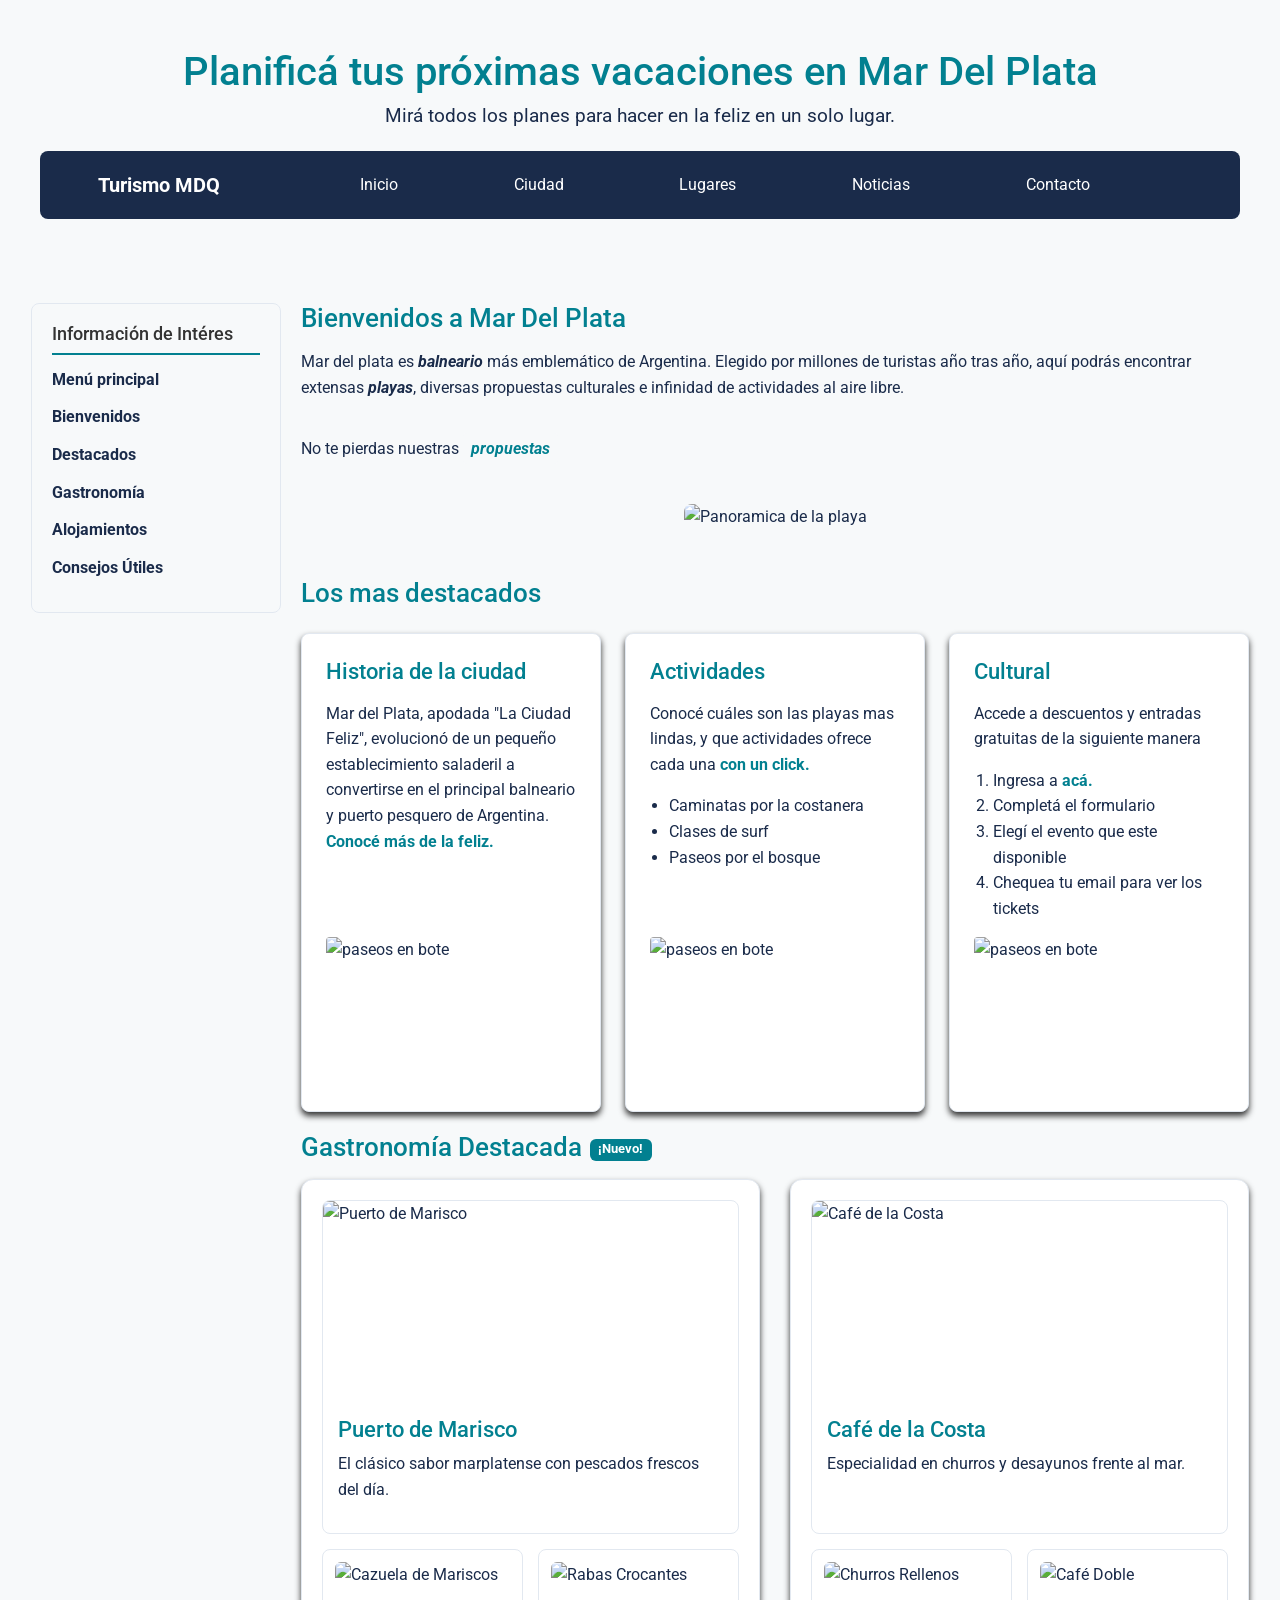
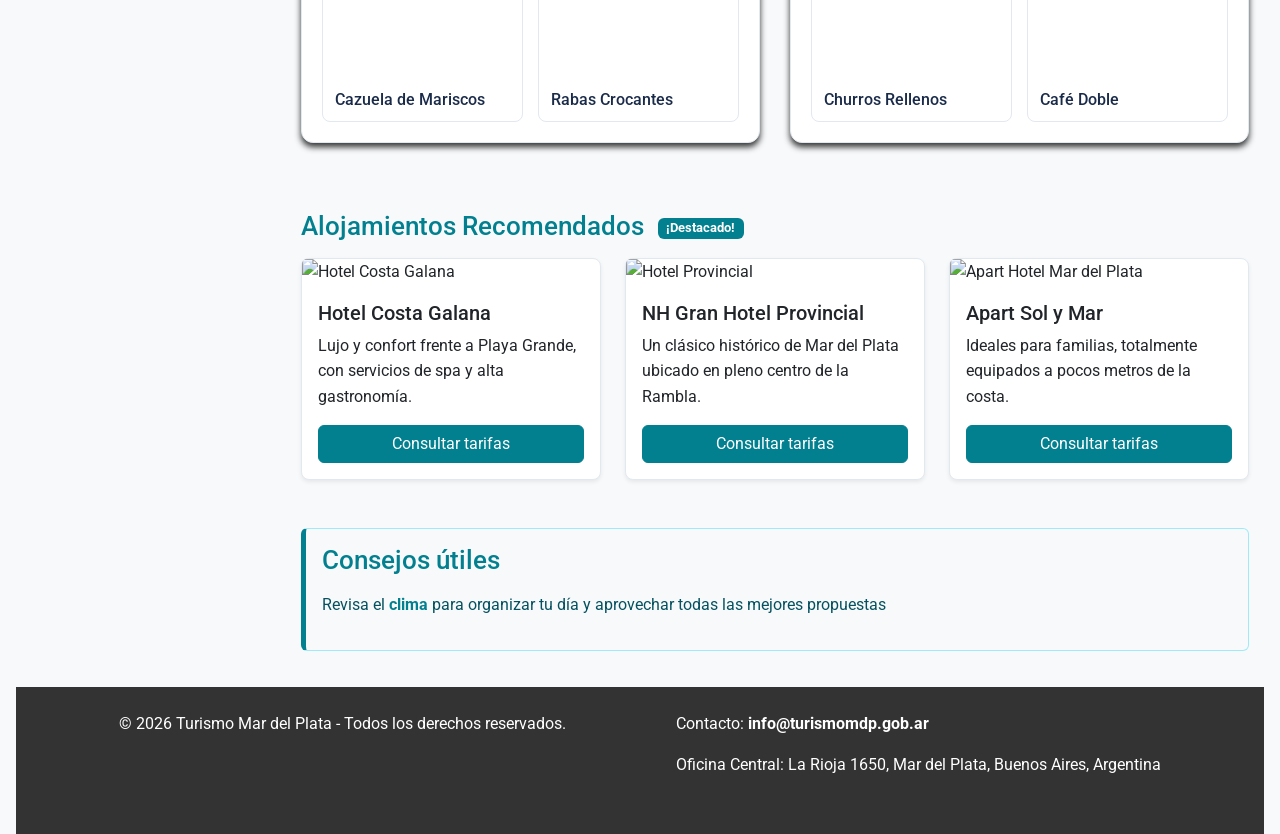
==== index.html @ 011ec871 "feat: agrego script js en index" ====
<!DOCTYPE html>
<html lang="es">
<head>
    <meta charset="UTF-8">
    <meta name="viewport" content="width=device-width">

    <title>Inicio - Turismo Mar Del Plata</title>
    
    <meta name="description" content="Página de inicio para hacer turismo en Mar Del Plata">
    
    <!-- ================= FUENTE ================= -->
    <link rel="preconnect" href="https://fonts.googleapis.com">
    <link rel="preconnect" href="https://fonts.gstatic.com" crossorigin>
    <link href="https://fonts.googleapis.com/css2?family=Roboto:wght@400;700&display=swap" rel="stylesheet">
    
    <!-- ================= LINK BOOTSTRAP ================= -->
    <link href="https://cdn.jsdelivr.net/npm/bootstrap@5.0.2/dist/css/bootstrap.min.css" rel="stylesheet" integrity="sha384-EVSTQN3/azprG1Anm3QDgpJLIm9Nao0Yz1ztcQTwFspd3yD65VohhpuuCOmLASjC" crossorigin="anonymous">
    

    <!-- ================= LINK ESTILOS ================= -->
    <link rel="stylesheet" href="css/estilos.css">
</head>
<body>
    <!-- ================= ENCABEZADO Y NAV PRINCIPAL ================= -->
<header id="encabezado" class="hero">  
        
        
<h1>Planificá tus próximas vacaciones en Mar Del Plata</h1>
<h2>Mirá todos los planes para hacer en la feliz en un solo lugar.</h2>

<!-- ================= NAV PRINCIPAL HAMBURGUESA BS================= -->
<nav class="navbar navbar-expand-md navbar-dark bg-dark" aria-label="Menú principal">
    <div class="container"> 

        <a class="navbar-brand fw-bold" href="index.html">Turismo MDQ</a>

        <button class="navbar-toggler" type="button" data-bs-toggle="collapse" data-bs-target="#navMenu">
            <span class="navbar-toggler-icon"></span>
        </button>
        <div class="collapse navbar-collapse" id="navMenu">

            <ul class="navbar-nav w-100 justify-content-evenly">

                <li class="nav-item">
                    <a class="nav-link active" href="index.html">Inicio</a>
                </li>
                <li class="nav-item">
                    <a class="nav-link active" href="ciudad.html">Ciudad</a>
                </li>
                <li class="nav-item">
                    <a class="nav-link active" href="lugares.html">Lugares</a>
                </li>
                    <li class="nav-item" class="nav-item">
                <a class="nav-link active" href="noticias.html">Noticias</a>
                </li>
                <li class="nav-item" class="nav-item">
                    <a class="nav-link active" href="contacto.html">Contacto</a>
                </li>
            </ul>
        </div>
    </div>
</nav>
</header>

<main class="layout-principal">

    <!-- ================= NAV LATERAL ================= -->


        <aside class="menu-lateral" aria-label="Menú de navegación interna">
            <h3>Información de Intéres</h3>
            <ul>
                <li><a href="#encabezado">Menú principal</a></li>
                <li><a href="#introduccion">Bienvenidos</a></li>
                <li><a href="#titulo-resumen">Destacados</a></li>
                <li><a href="#gastronomia">Gastronomía</a></li>
                <li><a href="#alojamientos">Alojamientos</a></li>
                <li><a href="#consejos">Consejos Útiles</a></li>
            </ul>
        </aside>

     <!-- ================= CONTENIDO INTRO ================= -->   

    <div class="contenido-principal">
        <section id="introduccion">
            <h2>Bienvenidos a Mar Del Plata</h2>
           
            <p>Mar del plata es <strong>balneario</strong> más emblemático de Argentina. Elegido por millones de turistas año tras año, aquí podrás encontrar extensas <strong>playas</strong>, diversas propuestas culturales e infinidad de actividades al aire libre.</p>
            
           

            <p>No te pierdas nuestras  <a href="#titulo-resumen"  class="enlace-salto"><em>propuestas</em></a></p>
            <div class="banner">
                <img src="https://picsum.photos/id/12/1400/400" alt="Panoramica de la playa">
            </div>
        </section>

        <!-- ============================== TARJETAS CON HISTORIA ACTIVIDADES CULTURA  =============================== -->


        
        <section >
            <h2 id="titulo-resumen" >Los mas destacados</h2>
         <!-- =========================== TARJETAS HISTORIA  ============================ -->
            <div id="resumen">
                <article>
                    <h3>Historia de la ciudad</h3>
                    <p>Mar del Plata, apodada "La Ciudad Feliz", evolucionó de un pequeño
                        establecimiento saladeril a convertirse en el principal balneario y
                        puerto pesquero de Argentina.<br><a href="ciudad.html">Conocé más de la feliz.</a></p>
                    
                        
                        <img src="https://picsum.photos/id/120/1400/500" alt="paseos en bote">
                </article>

                
            <!-- ========================== TARJETA ACTIVIDADES  ======================== -->
                <article>
                    <h3>Actividades</h3>
                    <p>Conocé cuáles son las playas mas lindas, y que actividades ofrece cada una <a href="lugares.html">con un click.</a> </p>
                    <ul>
                        <li>Caminatas por la costanera</li>
                        <li>Clases de surf</li>
                        <li>Paseos por el bosque</li>
                    </ul>
                    <img src="https://picsum.photos/id/121/1400/500" alt="paseos en bote">
                </article>

                <!-- ========================= TARJETAS CULKTURA  ========================= -->

                <article>
                    <h3>Cultural</h3>
                    
                    <p>Accede a descuentos y entradas gratuitas de la siguiente manera</p> 
                    <ol>
                        <li>Ingresa a <a href="contacto.html">acá.</a></li>
                        <li>Completá el formulario</li> <!--No existe-->
                        <li>Elegí el evento que este disponible</li>
                        <li>Chequea tu email para ver los tickets</li>
                    </ol>
                    <img src="https://picsum.photos/id/122/1400/500" alt="paseos en bote">
                </article>
            </div>
        </section>

         <!-- ==========================================  GASTRONOMIA ================================================== -->
        <section id="gastronomia" class="seccion-gastronomia">

                                        <!--==========  BADGE BOOTSTRAP EN EL TITULO ======== -->
            <h2>Gastronomía Destacada<span class="badge bg-primary">¡Nuevo!</span></h2>
            
            <div class="contenedor-bloques">
                
                <!-- ========================= BLOQUE 1 GRANDE DEL LOCAL ======================== -->
                <div class="bloque-local">
                    
                    <article class="item-principal">
                        <img src="https://picsum.photos/id/130/1400/500" alt="Puerto de Marisco">
                        <div class="info-principal">
                            <h3>Puerto de Marisco</h3>
                            <p>El clásico sabor marplatense con pescados frescos del día.</p>
                        </div>
                    </article>
        
                <!-- ============ BLOQUE CHICOS DE COMIDAS  ============ -->

                    <div class="platos-inferiores">
                        <article class="item-chico">
                            <img src="https://picsum.photos/id/129/1400/500" alt="Cazuela de Mariscos">
                            <h4>Cazuela de Mariscos</h4>
                        </article>

                        <article class="item-chico">
                            <img src="https://picsum.photos/id/128/1400/500" alt="Rabas Crocantes">
                            <h4>Rabas Crocantes</h4>
                        </article>
                    </div>
                </div>
        
                <!-- ============================ BLOQUE 2 GRANDE DEL LOCAL  ============================ -->

                <div class="bloque-local">
                    
                    <article class="item-principal">
                        <img src="https://picsum.photos/id/127/1400/500" alt="Café de la Costa">
                        <div class="info-principal">
                            <h3>Café de la Costa</h3>
                            <p>Especialidad en churros y desayunos frente al mar.</p>
                        </div>
                    </article>
        
                    <!-- ================= BLOQUE CHICOS DE COMIDAS  ================= -->

                    <div class="platos-inferiores">
                        <article class="item-chico">
                            <img src="https://picsum.photos/id/126/1400/500" alt="Churros Rellenos">
                            <h4>Churros Rellenos</h4>
                        </article>
                        <article class="item-chico">
                            <img src="https://picsum.photos/id/125/1400/500" alt="Café Doble">
                            <h4>Café Doble</h4>
                        </article>
                    </div>
                </div>
        
            </div>
        </section>

        <!-- ================= ALOJAMIENTOS BOOTSTRAP ================= -->
        
<section id="alojamientos" class="my-5">
    <h2>Alojamientos Recomendados <span class="badge bg-primary">¡Destacado!</span></h2>
    
    <div class="container px-0">
        <div class="row g-4"> <!-- g-4 pone el espacio (gutter) obligatorio de Bootstrap -->
            
            <!-- ================= HOTEL 1 ================= -->
            <div class="col-12 col-md-4">
                <div class="card h-100 shadow-sm">
                    <img src="https://picsum.photos/id/237/600/400" class="card-img-top" alt="Hotel Costa Galana">
                    <div class="card-body d-flex flex-column justify-content-between">
                        <div>
                            <h5 class="card-title">Hotel Costa Galana</h5>
                            <p class="card-text">Lujo y confort frente a Playa Grande, con servicios de spa y alta gastronomía.</p>
                        </div>
                        <a href="contacto.html" class="btn btn-primary mt-3">Consultar tarifas</a>
                    </div>
                </div>
            </div>

            <!-- ================= HOTEL 2 ================= -->
            <div class="col-12 col-md-4">
                <div class="card h-100 shadow-sm">
                    <img src="https://picsum.photos/id/28/600/400" class="card-img-top" alt="Hotel Provincial">
                    <div class="card-body d-flex flex-column justify-content-between">
                        <div>
                            <h5 class="card-title">NH Gran Hotel Provincial</h5>
                            <p class="card-text">Un clásico histórico de Mar del Plata ubicado en pleno centro de la Rambla.</p>
                        </div>
                        <a href="contacto.html" class="btn btn-primary mt-3">Consultar tarifas</a>
                    </div>
                </div>
            </div>

            <!-- ================= HOTEL 3 ================= -->
            <div class="col-12 col-md-4">
                <div class="card h-100 shadow-sm">
                    <img src="https://picsum.photos/id/29/600/400" class="card-img-top" alt="Apart Hotel Mar del Plata">
                    <div class="card-body d-flex flex-column justify-content-between">
                        <div>
                            <h5 class="card-title">Apart Sol y Mar</h5>
                            <p class="card-text">Ideales para familias, totalmente equipados a pocos metros de la costa.</p>
                        </div>
                        <a href="contacto.html" class="btn btn-primary mt-3">Consultar tarifas</a>
                    </div>
                </div>
            </div>

        </div>
    </div>
</section>
        <!-- ================= BOOTSTRAPS PARA ALERTA  ================= --> 
        <!-- ================= CONTENIDO ASIDE PARA CLIMA  ================= -->
        <aside id="consejos" class="alert alert-info" role="alert">
            <h2>Consejos útiles</h2>
            <p>Revisa el <a href="https://www.meteored.com.ar/tiempo-en_Mar+del+Plata-America+Sur-Argentina-Provincia+de+Buenos+Aires-SAZM-1-16931.html" target="_blank" rel="noopener noreferrer">clima</a> para organizar tu día y aprovechar todas las mejores propuestas</p>
        </aside>
    </div>
</main>

        <!-- ================= FOOTER  ================= -->

<footer id="PieDePagina">
    <p>&copy; 2026 Turismo Mar del Plata - Todos los derechos reservados.</p>
    <address>
        <p>Contacto: <a href="mailto:info@turismomdp.gob.ar">info@turismomdp.gob.ar</a></p>
        <p>Oficina Central: La Rioja 1650, Mar del Plata, Buenos Aires, Argentina</p>
    </address>

</footer>
<!-- ================= SCRIPT BS ================= -->
<script src="https://cdn.jsdelivr.net/npm/bootstrap@5.0.2/dist/js/bootstrap.bundle.min.js" integrity="sha384-MrcW6ZMFYlzcLA8Nl+NtUVF0sA7MsXsP1UyJoMp4YLEuNSfAP+JcXn/tWtIaxVXM" crossorigin="anonymous"></script>
<!-- ================= SCRIPT JS ================= -->
<script src="js/main.js"></script>
</body>

</html>
---- css/estilos.css ----
/*Estlos index.html ------>JORGE*/
:root {

    /*VARIABLE PARA FUENTE*/
    --fuente:"Roboto";

    /*VARIABLES IDENTIDAD VISUAL*/
    --color-primario: #028090;
    --color-secundario:#1A2B4A;

    /*VARIABLE PARA FONDOS*/
    --color-fondo:#F7F9FA;
    --color-footer:#333333;

    /*VARIABLE PARA TEXTOS*/
    --color-text-footer-nav:#ffffff;

    /*VARIABLE PARA BORDES*/
    --color-borde: #cbd5e1;
    --color-borde-suave: #e2e8f0;
     
   }
/*Estilos generales*/
* {
    box-sizing: border-box;
    margin: 0;
    padding: 0;
   }
body {

    font-family:var(--fuente), sans-serif !important;
    color: var(--color-secundario);
    background-color:var(--color-fondo);
    font-size: 16px;
    line-height: 1.6;
    max-width: 1300px;
    margin: 0 auto;
    padding: 0 1rem;
    
}
strong {
    font-style: italic;
}
/*Espaciado para parrafos*/
p {
    margin-bottom: 1rem;
  }
  /*jerarquia de titulos*/
h1 {
    color:var(--color-primario);
    font-size: 2.5rem;
}
h2 {
    color:var(--color-primario);
    font-size: 1.6rem;
    margin-bottom: 1rem;
}
h3 {
    color:var(--color-primario);
    font-size: 1.4rem;
}
/*header y barra de navegacion*/
header {
    background-color: var(--color-fondo);
    padding:2rem 1rem;
    text-align: center;
    margin-bottom: 1rem;
}

/* Hero: seccion principal destacada al tope de la pagina */
.hero {
    padding: 3rem 1.5rem;
}

.hero h1 {
    margin-bottom: 0.5rem;
}

.hero h2 {
    color: var(--color-secundario);
    font-weight: normal;
    font-size: 1.2rem;
    max-width: 700px;
    margin: 0 auto 1rem auto;
}

/*menu hamburguesa con bootstrap*/

.navbar{
    
    justify-content: center ; 
    align-items: center;
    background-color: var(--color-secundario) !important; 
    padding: 0.8rem 1.5rem;
    border-radius: 8px;           
    margin-top: 1.5rem;
    margin-bottom: 1rem;
}

/*ex menu con flexbox (para el index.html) queda en el resto*/

nav{
    display: flex;
    justify-content: space-evenly; 
    align-items: center;
    background-color: var(--color-secundario); 
    padding: 0.8rem 1.5rem;
    border-radius: 8px;           
    margin-top: 1.5rem;
    margin-bottom: 1rem;
}
nav a {
    text-decoration: none;
    color:var(--color-fondo);
    font-weight: bold;
    padding: 0.5rem 1rem;
    border-radius: 4px;
    transition: background-color 0.3s;
}
nav a:hover {
    background-color: var(--color-primario);
    color: var(--color-text-footer-nav);
    text-decoration: none;
}
/*Enlaces generales */
a {
    text-decoration: none;
    color: var(--color-primario);
    font-weight: bold;
    transition: background-color 0.3s, color 0.3s;
}

a:hover {
    background-color: var(--color-secundario);
    color: var(--color-text-footer-nav);
    text-decoration: none;
    border-radius: 4px;
}
/* Sobrescribo el botón de Bootstrap */

.btn-primary {
    background-color: var(--color-primario);
    border-color: var(--color-primario);
}
.btn-primary:hover {
    background-color: var(--color-secundario);
    border-color: var(--color-secundario);
}

.card {
    border: 1px solid var(--color-borde-suave);
    border-radius: 8px;
    box-shadow: 0 4px 6px var(--color-footer); 
}

/*En lace de salto a propuestas*/

.enlace-salto {
    display: inline-block;
    background-color:var(--color-fondo);
    color: var(--color-primario);
    padding: 0.2rem 0.5rem;
    border-radius: 4px;
    margin-top: 1rem;
  }

/*imagen de portada*/

.banner {
    display: flex;
    justify-content: center;
    align-items: center;
    width: 100%;
    max-height: 300px;      
    overflow: hidden;         /* Recorta lo que sobresale de la altura máxima */
    border-radius: 8px;    
    margin-top: 1.5rem;
    margin-bottom: 2rem;
    
}

/*footer y pie de pagina*/

footer {
    background-color: var(--color-footer); 
    color: var(--color-text-footer-nav);            
    padding: 1.5rem;
}
#PieDePagina a {
    color: var(--color-text-footer-nav);
}

/* flexbox para los articulos (el padre) */

#resumen {
    display: flex;
    flex-direction: row;     
    flex-wrap: wrap;        
    justify-content: center; 
    align-items: stretch;   /* Hace que todos los articles tengan el mismo alto */
    gap: 1.5rem;            
    margin-top: 1.5rem;
  }
 

/* flexbox para los articulos (hijos) */

#resumen article {
    flex: 1 1 300px;        /* Crecen en proporciones iguales, mínimo 300px de ancho */
    background-color: var(--color-text-footer-nav);
    padding: 1.5rem;
    border-radius: 8px;
    border: 1px solid var(--color-borde-suave);
    display: flex;
    flex-direction: column;
    justify-content: space-between;
    box-shadow: 0 4px 6px var(--color-footer);
  }


#resumen article ul,
#resumen article ol {
    padding-left: 1.2rem;
    margin-bottom: 1rem;
  }

#resumen article h3 {
    margin-bottom: 1rem; 
  }

  /* imagen de article */

#resumen article img {
    max-width: 100%;
    height: 150px;
    border-radius: 4px;
    margin-top: auto;
  }
 
/*contenido aside soobreescribiendo bootstrap*/

#consejos {
    background-color:var(--color-fondo);            
    border-left: 5px solid var(--color-primario); 
                 
  }

  .badge.bg-primary {
    background-color: var(--color-primario) !important;
    font-size: 0.8rem;
}
.badge {
    vertical-align: middle;
    margin-left: 8px;
    font-size: 0.75rem;
}

  /*grid contenido principal */
   
.layout-principal {
    display: grid;
    /* Columna 1 para el menú (220px), Columna 2 para todo el resto (1fr) */
    grid-template-columns: minmax(150px, 250px) 1fr; 
    gap: 20px;
    max-width: 1300px;
    margin: 20px auto;
    padding: 0 15px;
}

/* Estilos del Menú Lateral */
.menu-lateral {
    background-color: var(--color-fondo);
    padding: 20px;
    border-radius: 8px;
    border: 1px solid var(--color-borde-suave);
    align-self: start; /* Para que no se estire raro hacia abajo */
    position: sticky;
    top: 20px; /* Queda fijo arriba al hacer scroll */
}

.menu-lateral h3 {
    margin-top: 0;
    font-size: 1.1rem;
    color: var(--color-footer);
    border-bottom: 2px solid var(--color-primario);
    padding-bottom: 8px;
    margin-bottom: 12px;
}

.menu-lateral ul {
    list-style: none;
    padding: 0;
    margin: 0;
}

.menu-lateral li {
    margin-top: 2px;
    margin-bottom: 12px;
}

.menu-lateral a {
    text-decoration: none;
    color: var(--color-secundario);
    font-weight: bold;
    display: block;
    transition: color 0.2s;
}
.menu-lateral a:hover {
    background-color: var(--color-primario);
    color: var(--color-text-footer-nav);
}


/*==================== grid y estilos gastronomia ==========================*/


.seccion-gastronomia {
    padding: 20px 0;
}

/* Contenedor general que pone los dos bloques uno al lado del otro */
.contenedor-bloques {
    display: grid;
    grid-template-columns: repeat(2, 1fr); /* 2 columnas principales */
    gap: 30px; /* Espacio bien separado entre el bloque 1 y el bloque 2 */
}

/* Estilo de cada bloque contenedor individual */

.bloque-local {
    display: flex;
    flex-direction: column;
    gap: 15px; /* Espacio entre la tarjeta grande de arriba y los platos de abajo */
    background: var(--color-text-footer-nav);
    border: 1px solid var(--color-borde-suave);
    border-radius: 12px;
    padding: 20px;
    box-shadow: 0 4px 6px var(--color-footer);
    justify-content: space-between;
}

/* Tarjeta principal (arriba de cada bloque) */
.item-principal {
    flex: 1;
    background: var(--color-text-footer-nav);
    border: 1px solid var(--color-borde-suave);
    border-radius: 8px;
    overflow: hidden;
    display: flex;
    flex-direction: column;
    
    
}

.item-principal img {
    width: 100%;
    height: 200px;
    object-fit: cover;
}

.info-principal {
    padding: 15px;
}

/* Contenedor horizontal para las dos fotos chicas de abajo */
.platos-inferiores {
    display: flex;
    gap: 15px; /* Espacio entre el plato izquierdo y el derecho */
}

/* Tarjetas chicas individuales */
.item-chico {
    flex: 1; /* Hace que ambas tarjetas chicas compartan exactamente el 50% del ancho */
    background: var(--color-text-footer-nav);
    border: 1px solid var(--color-borde-suave);
    border-radius: 8px;
    padding: 12px;
    display: flex;
    flex-direction: column;
}

.item-chico img {
    width: 100%;
    height: 120px;
    object-fit: cover;
    border-radius: 6px;
    margin-bottom: 8px;
}

.item-chico h4 {
    font-size: 1rem;
    margin: 0;
}


/* ===================================== */
/* ===== Estilos noticias.html - Ema ===== */
/* ===================================== */

#introduccion {
    max-width: 1200px;
    margin: 0 auto 3rem auto;
}

#introduccion img {
    max-width: 100%;
    height: auto;
    border-radius: 8px;
    margin-top: 1rem;
    display: block;
}

#listado {
    max-width: 1000px;
    margin: 0 auto 3rem auto;
}

#listado .card-img-top {
    height: 200px;
    object-fit: cover;
}

/* anula el margin-left global de .badge */
#listado .badge {
    margin-left: 0;
}

#listado .card-text {
    font-size: 1.05rem;
}

/* alert de Bootstrap con la paleta del sitio */
#suscripcion {
    max-width: 800px;
    margin: 0 auto 3rem auto;
    background-color: var(--color-fondo);
    border-left: 5px solid var(--color-primario);
}

#suscripcion h2 {
    margin-bottom: 0.5rem;
}


/* ===================================== */
/* ===== Estilos contacto.html - Santy ===== */
/* ===================================== */


/* Contenedor del Formulario */
.formulario-container {
    max-width: 600px;
    background-color: var(--color-fondo);
    padding: 30px;
    border-radius: 8px;
    box-shadow: 0 4px 6px var(--color-footer);
    color: var(--color-secundario);
}

/* Grupos de inputs (apilados) */
.form-group {
    margin-bottom: 20px;
}

/* Etiquetas (Labels) en la parte superior */
.form-group label {
    display: block;
    margin-bottom: 8px;
    font-size: 14px;
    color: var(--color-secundario);
}

/* Estilos compartidos para las cajas de Texto y Email donde el usuario escribe*/
input[type="text"],
input[type="email"],
textarea {
    font-size: 15px;
    background-color: var(--color-text-footer-nav);
    border: 1px solid var(--color-borde-suave);
    border-radius: 4px;
    padding: 10px;
    width: 100%;
    box-sizing: border-box; /* evita que se desborde el ancho (padding)*/
    transition: border-color 0.2s ease-in-out;
}

/*Estilos EXCLUSIVOS para el textarea*/

textarea {
    resize: vertical; /* permite estirar la caja solo hacia abajo */
    min-height: 100px;
}



/* 1. Contenedor principal del footer (Aplico el Flexbox) */
footer {
    background-color: var(--color-footer); 
    color: var(--color-text-footer-nav);            
    padding: 1.5rem;
    /* Reglas flexbox: */
    display: flex; 
    flex-wrap: wrap; /* Permite que los elementos se muevan a la siguiente línea si no caben */
    justify-content: space-evenly; /* Reparte el espacio uniforme entre los 3 bloques*/
    gap: 2rem; /* Espacio entre los elementos del footer */
}

/* 2. Limpieza de listas dentro del footer, quita las viñetas y el padding*/
footer ul {
    list-style: none; 
    padding: 0;
}

/* 3. Enlaces en reposo y al pasar el mouse */
footer a {
    color: var(--color-text-footer-nav);
    text-decoration: none;

}
footer a:hover {
    text-decoration: underline;
}
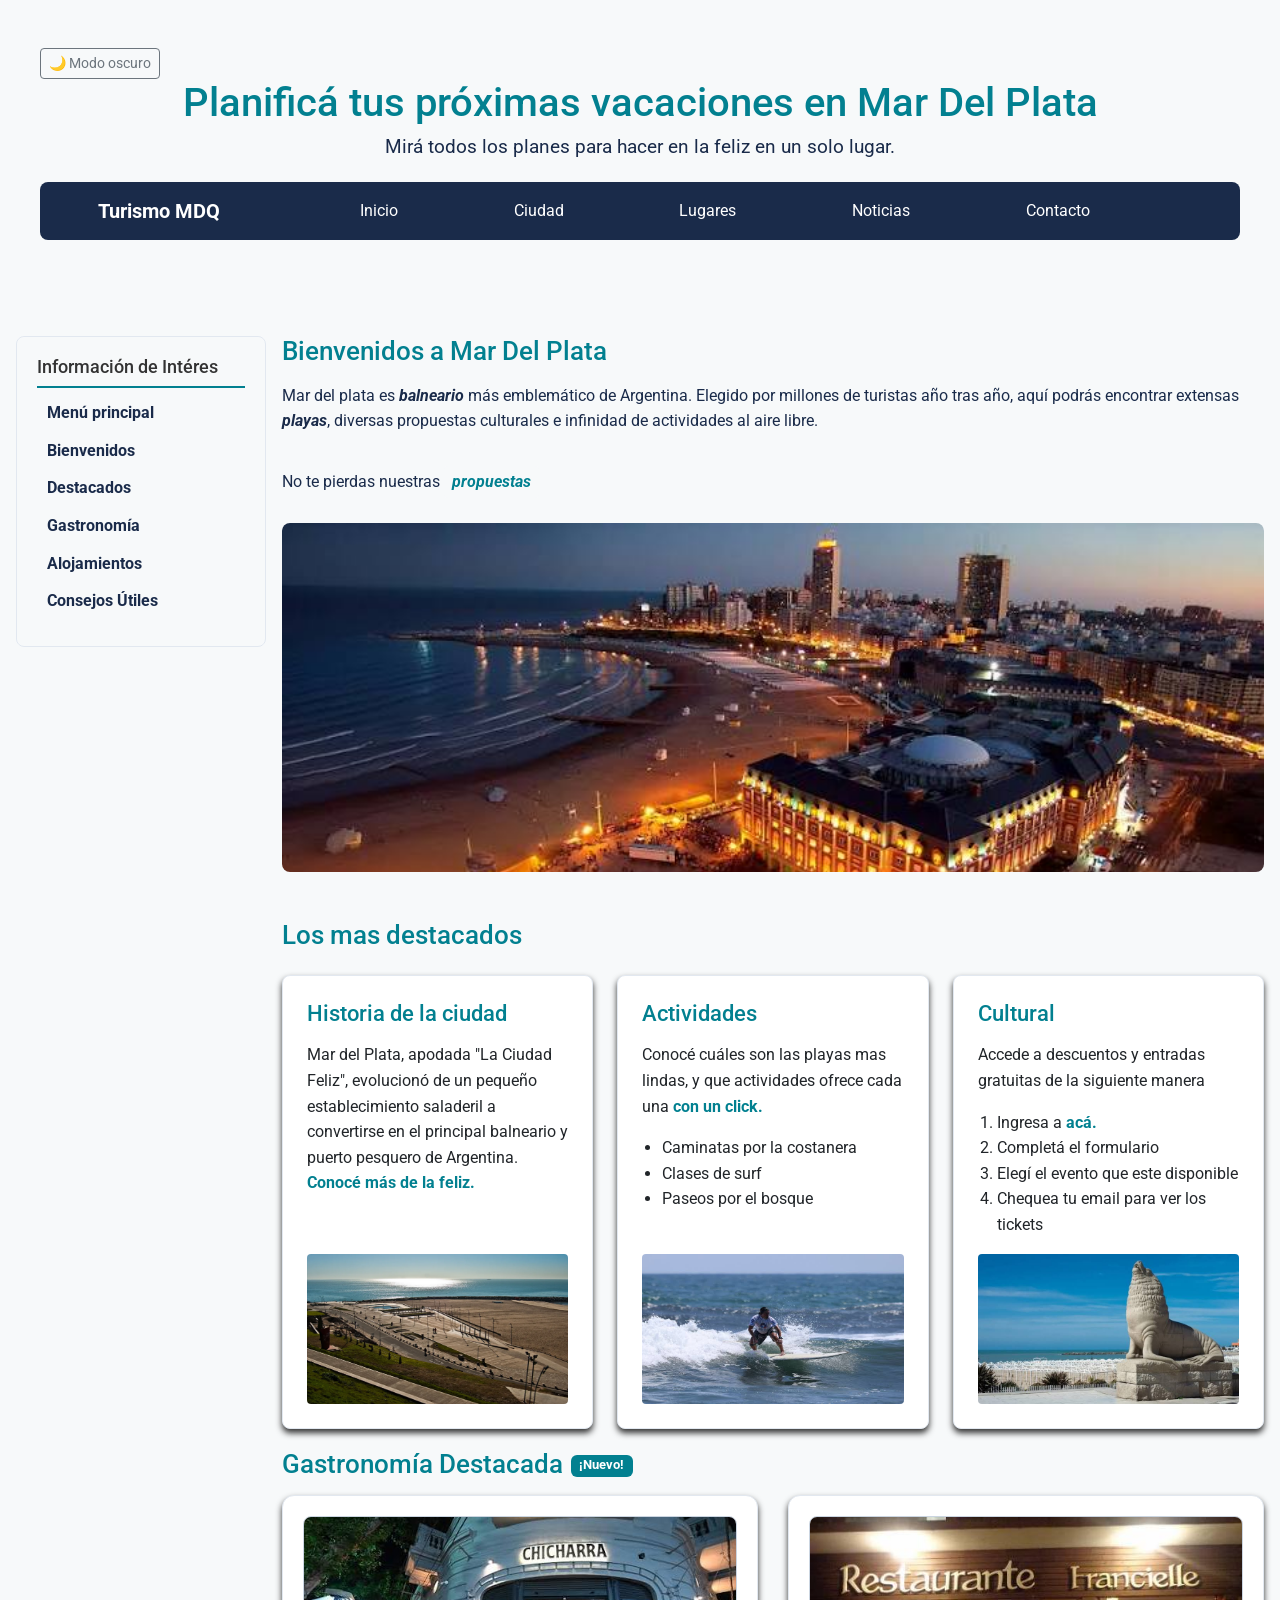
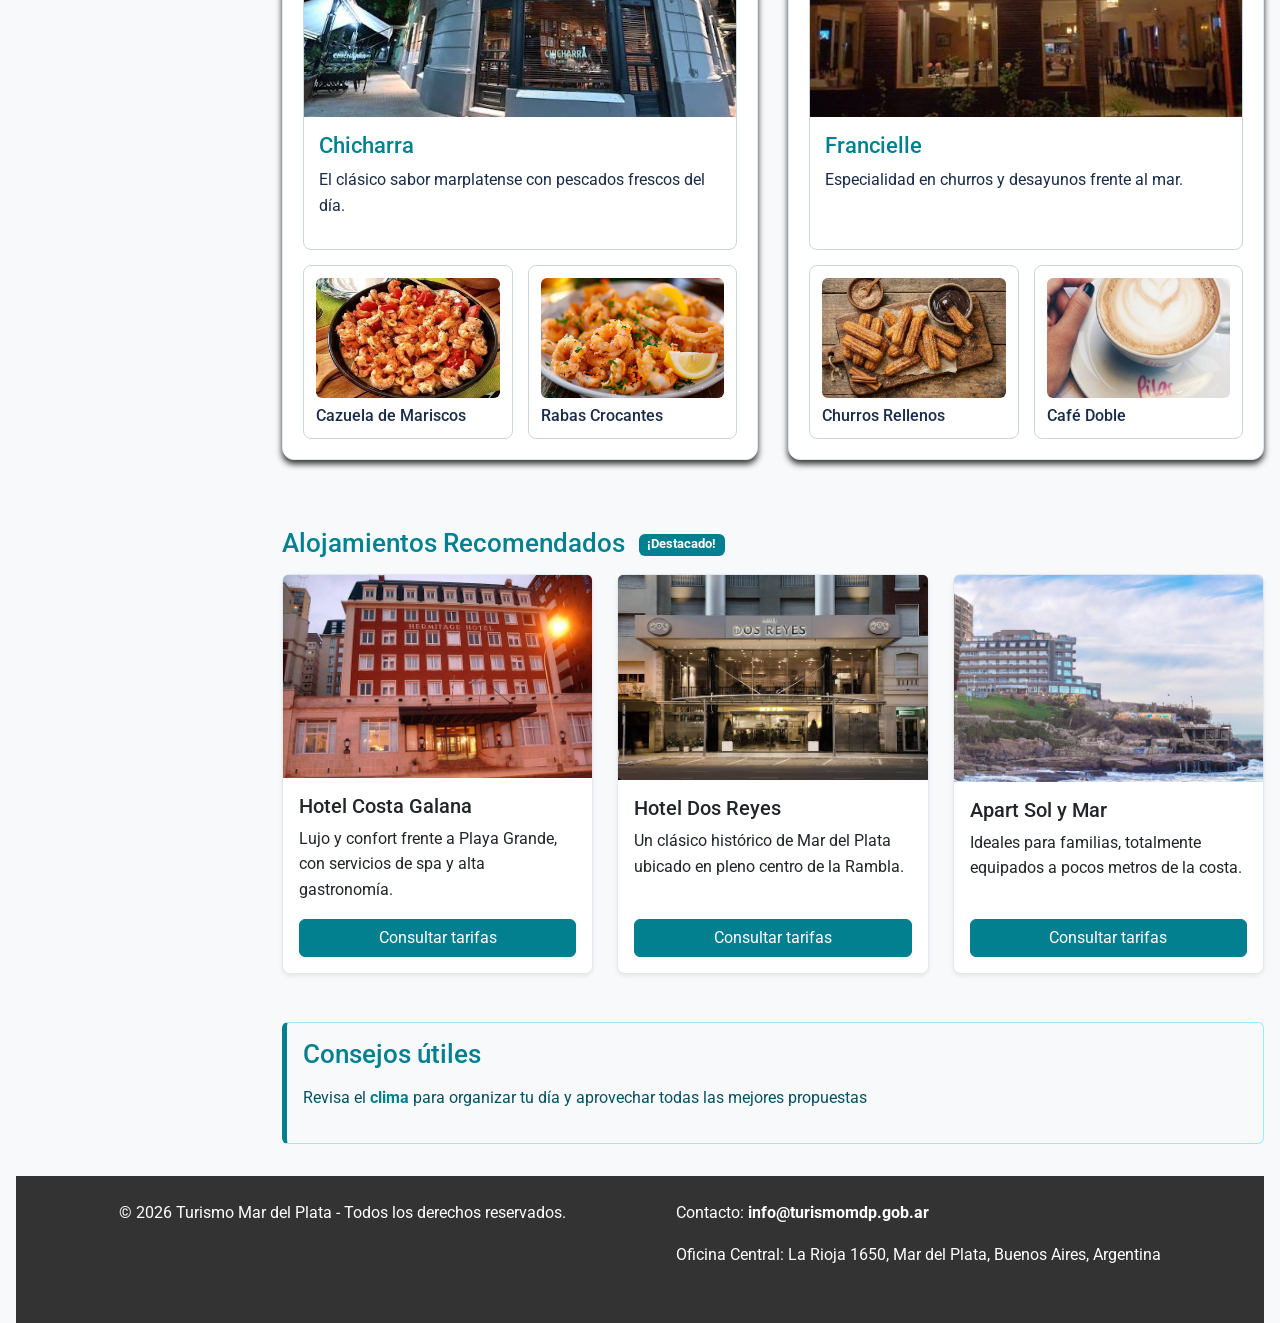
==== commit d741bf10: "fix: Arreglo grid index para pantallas chicas" ====
--- a/index.html
+++ b/index.html
@@ -20,64 +20,68 @@
     <!-- ================= LINK ESTILOS ================= -->
     <link rel="stylesheet" href="css/estilos.css">
 </head>
-<body>
+<body class="layout">
+   
     <!-- ================= ENCABEZADO Y NAV PRINCIPAL ================= -->
-<header id="encabezado" class="hero">  
-        
-        
-<h1>Planificá tus próximas vacaciones en Mar Del Plata</h1>
-<h2>Mirá todos los planes para hacer en la feliz en un solo lugar.</h2>
-
-<!-- ================= NAV PRINCIPAL HAMBURGUESA BS================= -->
-<nav class="navbar navbar-expand-md navbar-dark bg-dark" aria-label="Menú principal">
-    <div class="container"> 
-
-        <a class="navbar-brand fw-bold" href="index.html">Turismo MDQ</a>
-
-        <button class="navbar-toggler" type="button" data-bs-toggle="collapse" data-bs-target="#navMenu">
-            <span class="navbar-toggler-icon"></span>
-        </button>
-        <div class="collapse navbar-collapse" id="navMenu">
-
-            <ul class="navbar-nav w-100 justify-content-evenly">
-
-                <li class="nav-item">
-                    <a class="nav-link active" href="index.html">Inicio</a>
-                </li>
-                <li class="nav-item">
-                    <a class="nav-link active" href="ciudad.html">Ciudad</a>
-                </li>
-                <li class="nav-item">
-                    <a class="nav-link active" href="lugares.html">Lugares</a>
-                </li>
+<header id="encabezado" class="hero">         
+<!--=============MODO OSCURO JS ============--> 
+    <button id="btn-modo" class="btn btn-outline-secondary btn-sm">
+        🌙 Modo oscuro
+    </button>
+    <h1>Planificá tus próximas vacaciones en Mar Del Plata</h1>
+    <h2>Mirá todos los planes para hacer en la feliz en un solo lugar.</h2>
+
+    <!-- ================= NAV PRINCIPAL HAMBURGUESA BS================= -->
+    <nav class="navbar navbar-expand-md navbar-dark bg-dark" aria-label="Menú principal">
+        <div class="container"> 
+
+            <a class="navbar-brand fw-bold" href="index.html">Turismo MDQ</a>
+
+            <button class="navbar-toggler" type="button" data-bs-toggle="collapse" data-bs-target="#navMenu">
+                <span class="navbar-toggler-icon"></span>
+            </button>
+            <div class="collapse navbar-collapse" id="navMenu">
+
+                <ul class="navbar-nav w-100 justify-content-evenly">
+
+                    <li class="nav-item">
+                        <a class="nav-link active" href="index.html">Inicio</a>
+                    </li>
+                    <li class="nav-item">
+                        <a class="nav-link active" href="ciudad.html">Ciudad</a>
+                    </li>
+                    <li class="nav-item">
+                        <a class="nav-link active" href="lugares.html">Lugares</a>
+                    </li>
+                        <li class="nav-item" class="nav-item">
+                    <a class="nav-link active" href="noticias.html">Noticias</a>
+                    </li>
                     <li class="nav-item" class="nav-item">
-                <a class="nav-link active" href="noticias.html">Noticias</a>
-                </li>
-                <li class="nav-item" class="nav-item">
-                    <a class="nav-link active" href="contacto.html">Contacto</a>
-                </li>
-            </ul>
+                        <a class="nav-link active" href="contacto.html">Contacto</a>
+                    </li>
+                </ul>
+            </div>
         </div>
-    </div>
-</nav>
+    </nav>
+
 </header>
-
-<main class="layout-principal">
-
-    <!-- ================= NAV LATERAL ================= -->
-
-
-        <aside class="menu-lateral" aria-label="Menú de navegación interna">
-            <h3>Información de Intéres</h3>
-            <ul>
-                <li><a href="#encabezado">Menú principal</a></li>
-                <li><a href="#introduccion">Bienvenidos</a></li>
-                <li><a href="#titulo-resumen">Destacados</a></li>
-                <li><a href="#gastronomia">Gastronomía</a></li>
-                <li><a href="#alojamientos">Alojamientos</a></li>
-                <li><a href="#consejos">Consejos Útiles</a></li>
-            </ul>
-        </aside>
+  <!-- ================= NAV LATERAL ================= -->
+
+
+  <aside class="menu-lateral" aria-label="Menú de navegación interna">
+    <h3>Información de Intéres</h3>
+    <ul>
+        <li><a href="#encabezado">Menú principal</a></li>
+        <li><a href="#introduccion">Bienvenidos</a></li>
+        <li><a href="#titulo-resumen">Destacados</a></li>
+        <li><a href="#gastronomia">Gastronomía</a></li>
+        <li><a href="#alojamientos">Alojamientos</a></li>
+        <li><a href="#consejos">Consejos Útiles</a></li>
+    </ul>
+</aside>
+<main>
+
+  
 
      <!-- ================= CONTENIDO INTRO ================= -->   
 
@@ -91,7 +95,7 @@
 
             <p>No te pierdas nuestras  <a href="#titulo-resumen"  class="enlace-salto"><em>propuestas</em></a></p>
             <div class="banner">
-                <img src="https://picsum.photos/id/12/1400/400" alt="Panoramica de la playa">
+                <img src="img/banner.jpg" alt="Panoramica de la playa">
             </div>
         </section>
 
@@ -103,19 +107,19 @@
             <h2 id="titulo-resumen" >Los mas destacados</h2>
          <!-- =========================== TARJETAS HISTORIA  ============================ -->
             <div id="resumen">
-                <article>
+                <article class="card">
                     <h3>Historia de la ciudad</h3>
                     <p>Mar del Plata, apodada "La Ciudad Feliz", evolucionó de un pequeño
                         establecimiento saladeril a convertirse en el principal balneario y
                         puerto pesquero de Argentina.<br><a href="ciudad.html">Conocé más de la feliz.</a></p>
                     
                         
-                        <img src="https://picsum.photos/id/120/1400/500" alt="paseos en bote">
+                        <img src="img/costanera-mar-del-plata.jpg" alt="paseos en bote">
                 </article>
 
                 
             <!-- ========================== TARJETA ACTIVIDADES  ======================== -->
-                <article>
+                <article class="card">
                     <h3>Actividades</h3>
                     <p>Conocé cuáles son las playas mas lindas, y que actividades ofrece cada una <a href="lugares.html">con un click.</a> </p>
                     <ul>
@@ -123,12 +127,12 @@
                         <li>Clases de surf</li>
                         <li>Paseos por el bosque</li>
                     </ul>
-                    <img src="https://picsum.photos/id/121/1400/500" alt="paseos en bote">
+                    <img src="img/surf.jpg" alt="paseos en bote">
                 </article>
 
                 <!-- ========================= TARJETAS CULKTURA  ========================= -->
 
-                <article>
+                <article class="card">
                     <h3>Cultural</h3>
                     
                     <p>Accede a descuentos y entradas gratuitas de la siguiente manera</p> 
@@ -138,7 +142,7 @@
                         <li>Elegí el evento que este disponible</li>
                         <li>Chequea tu email para ver los tickets</li>
                     </ol>
-                    <img src="https://picsum.photos/id/122/1400/500" alt="paseos en bote">
+                    <img src="img/cultura.jpg" alt="paseos en bote">
                 </article>
             </div>
         </section>
@@ -155,9 +159,9 @@
                 <div class="bloque-local">
                     
                     <article class="item-principal">
-                        <img src="https://picsum.photos/id/130/1400/500" alt="Puerto de Marisco">
+                        <img src="img/resto-chicharra.jpg" alt="Puerto de Marisco">
                         <div class="info-principal">
-                            <h3>Puerto de Marisco</h3>
+                            <h3>Chicharra</h3>
                             <p>El clásico sabor marplatense con pescados frescos del día.</p>
                         </div>
                     </article>
@@ -166,12 +170,12 @@
 
                     <div class="platos-inferiores">
                         <article class="item-chico">
-                            <img src="https://picsum.photos/id/129/1400/500" alt="Cazuela de Mariscos">
+                            <img src="img/mariscos.jpg" alt="Cazuela de Mariscos">
                             <h4>Cazuela de Mariscos</h4>
                         </article>
 
                         <article class="item-chico">
-                            <img src="https://picsum.photos/id/128/1400/500" alt="Rabas Crocantes">
+                            <img src="img/rabas.jpg" alt="Rabas Crocantes">
                             <h4>Rabas Crocantes</h4>
                         </article>
                     </div>
@@ -182,9 +186,9 @@
                 <div class="bloque-local">
                     
                     <article class="item-principal">
-                        <img src="https://picsum.photos/id/127/1400/500" alt="Café de la Costa">
+                        <img src="img/resto-franciele.jpg" alt="Café de la Costa">
                         <div class="info-principal">
-                            <h3>Café de la Costa</h3>
+                            <h3>Francielle</h3>
                             <p>Especialidad en churros y desayunos frente al mar.</p>
                         </div>
                     </article>
@@ -193,11 +197,11 @@
 
                     <div class="platos-inferiores">
                         <article class="item-chico">
-                            <img src="https://picsum.photos/id/126/1400/500" alt="Churros Rellenos">
+                            <img src="img/churros.jpg" alt="Churros Rellenos">
                             <h4>Churros Rellenos</h4>
                         </article>
                         <article class="item-chico">
-                            <img src="https://picsum.photos/id/125/1400/500" alt="Café Doble">
+                            <img src="img/cafe.jpg" alt="Café Doble">
                             <h4>Café Doble</h4>
                         </article>
                     </div>
@@ -208,7 +212,7 @@
 
         <!-- ================= ALOJAMIENTOS BOOTSTRAP ================= -->
         
-<section id="alojamientos" class="my-5">
+<section class="my-5">
     <h2>Alojamientos Recomendados <span class="badge bg-primary">¡Destacado!</span></h2>
     
     <div class="container px-0">
@@ -217,7 +221,7 @@
             <!-- ================= HOTEL 1 ================= -->
             <div class="col-12 col-md-4">
                 <div class="card h-100 shadow-sm">
-                    <img src="https://picsum.photos/id/237/600/400" class="card-img-top" alt="Hotel Costa Galana">
+                    <img src="img/hotel-1.jpg" class="card-img-top" alt="Hotel Costa Galana">
                     <div class="card-body d-flex flex-column justify-content-between">
                         <div>
                             <h5 class="card-title">Hotel Costa Galana</h5>
@@ -231,10 +235,10 @@
             <!-- ================= HOTEL 2 ================= -->
             <div class="col-12 col-md-4">
                 <div class="card h-100 shadow-sm">
-                    <img src="https://picsum.photos/id/28/600/400" class="card-img-top" alt="Hotel Provincial">
+                    <img src="img/hotel-2.jpg" class="card-img-top" alt="Hotel Provincial">
                     <div class="card-body d-flex flex-column justify-content-between">
                         <div>
-                            <h5 class="card-title">NH Gran Hotel Provincial</h5>
+                            <h5 class="card-title">Hotel Dos Reyes</h5>
                             <p class="card-text">Un clásico histórico de Mar del Plata ubicado en pleno centro de la Rambla.</p>
                         </div>
                         <a href="contacto.html" class="btn btn-primary mt-3">Consultar tarifas</a>
@@ -245,7 +249,7 @@
             <!-- ================= HOTEL 3 ================= -->
             <div class="col-12 col-md-4">
                 <div class="card h-100 shadow-sm">
-                    <img src="https://picsum.photos/id/29/600/400" class="card-img-top" alt="Apart Hotel Mar del Plata">
+                    <img src="img/hotel-3.jpg" class="card-img-top" alt="Apart Hotel Mar del Plata">
                     <div class="card-body d-flex flex-column justify-content-between">
                         <div>
                             <h5 class="card-title">Apart Sol y Mar</h5>
--- a/css/estilos.css
+++ b/css/estilos.css
@@ -18,6 +18,9 @@
     /*VARIABLE PARA BORDES*/
     --color-borde: #cbd5e1;
     --color-borde-suave: #e2e8f0;
+
+    /*MODO OSCURO*/
+    --color-modo-oscuro: #000000;
      
    }
 /*Estilos generales*/
@@ -59,12 +62,13 @@
     color:var(--color-primario);
     font-size: 1.4rem;
 }
-/*header y barra de navegacion*/
+/*header*/
 header {
     background-color: var(--color-fondo);
     padding:2rem 1rem;
     text-align: center;
     margin-bottom: 1rem;
+    width: 100%;
 }
 
 /* Hero: seccion principal destacada al tope de la pagina */
@@ -84,20 +88,7 @@
     margin: 0 auto 1rem auto;
 }
 
-/*menu hamburguesa con bootstrap*/
-
-.navbar{
-    
-    justify-content: center ; 
-    align-items: center;
-    background-color: var(--color-secundario) !important; 
-    padding: 0.8rem 1.5rem;
-    border-radius: 8px;           
-    margin-top: 1.5rem;
-    margin-bottom: 1rem;
-}
-
-/*ex menu con flexbox (para el index.html) queda en el resto*/
+/*menu con flexbox en otras paginas*/
 
 nav{
     display: flex;
@@ -136,7 +127,11 @@
     text-decoration: none;
     border-radius: 4px;
 }
-/* Sobrescribo el botón de Bootstrap */
+/* ==========Sobrescribo el botón de Bootstrap=========== */
+/*menu hamburguesa*/
+.navbar{
+    background-color: var(--color-secundario) !important;         
+}
 
 .btn-primary {
     background-color: var(--color-primario);
@@ -171,13 +166,18 @@
     justify-content: center;
     align-items: center;
     width: 100%;
-    max-height: 300px;      
-    overflow: hidden;         /* Recorta lo que sobresale de la altura máxima */
+    max-height: 350px;      
+    overflow: hidden;   
     border-radius: 8px;    
     margin-top: 1.5rem;
     margin-bottom: 2rem;
     
 }
+.banner img {
+    width: 100%;          
+    height: 100%;         
+    object-fit: cover;    
+}
 
 /*footer y pie de pagina*/
 
@@ -197,7 +197,7 @@
     flex-direction: row;     
     flex-wrap: wrap;        
     justify-content: center; 
-    align-items: stretch;   /* Hace que todos los articles tengan el mismo alto */
+    align-items: stretch; 
     gap: 1.5rem;            
     margin-top: 1.5rem;
   }
@@ -206,7 +206,7 @@
 /* flexbox para los articulos (hijos) */
 
 #resumen article {
-    flex: 1 1 300px;        /* Crecen en proporciones iguales, mínimo 300px de ancho */
+    flex: 1 1 300px;        
     background-color: var(--color-text-footer-nav);
     padding: 1.5rem;
     border-radius: 8px;
@@ -239,13 +239,18 @@
  
 /*contenido aside soobreescribiendo bootstrap*/
 
+#btn-modo {
+    margin-right: auto; 
+    display: block;     
+}
+
 #consejos {
     background-color:var(--color-fondo);            
     border-left: 5px solid var(--color-primario); 
                  
   }
 
-  .badge.bg-primary {
+.badge.bg-primary {
     background-color: var(--color-primario) !important;
     font-size: 0.8rem;
 }
@@ -254,20 +259,30 @@
     margin-left: 8px;
     font-size: 0.75rem;
 }
-
-  /*grid contenido principal */
-   
-.layout-principal {
-    display: grid;
-    /* Columna 1 para el menú (220px), Columna 2 para todo el resto (1fr) */
-    grid-template-columns: minmax(150px, 250px) 1fr; 
-    gap: 20px;
-    max-width: 1300px;
-    margin: 20px auto;
-    padding: 0 15px;
-}
+/*Responsive body grid*/
+.layout {
+    display:grid;
+    grid-template-columns: 250px 1fr;
+    grid-template-rows: auto 1fr auto;
+    gap: 1rem;
+    
+    /*mapa de como se ve*/
+    grid-template-areas:
+    "header header"
+    "nav    main  "
+    "footer footer";
+}
+
+/*ubicar elementos*/
+
+header { grid-area: header; }
+nav    { grid-area: nav; }
+main   { grid-area: main; }
+footer { grid-area: footer; }
+
 
 /* Estilos del Menú Lateral */
+
 .menu-lateral {
     background-color: var(--color-fondo);
     padding: 20px;
@@ -275,7 +290,13 @@
     border: 1px solid var(--color-borde-suave);
     align-self: start; /* Para que no se estire raro hacia abajo */
     position: sticky;
-    top: 20px; /* Queda fijo arriba al hacer scroll */
+    top: 20px; 
+}
+
+.menu-lateral    a {
+    display: block;      
+    padding-left: 10px;  
+    border-radius: 4px;   
 }
 
 .menu-lateral h3 {
@@ -294,7 +315,7 @@
 }
 
 .menu-lateral li {
-    margin-top: 2px;
+    margin-top: 1px;
     margin-bottom: 12px;
 }
 
@@ -310,18 +331,15 @@
     color: var(--color-text-footer-nav);
 }
 
-
 /*==================== grid y estilos gastronomia ==========================*/
-
-
 .seccion-gastronomia {
     padding: 20px 0;
 }
 
-/* Contenedor general que pone los dos bloques uno al lado del otro */
+/* Contenedor general que pone los dos bloques uno al lado del otro */  
 .contenedor-bloques {
     display: grid;
-    grid-template-columns: repeat(2, 1fr); /* 2 columnas principales */
+    grid-template-columns: repeat(auto-fit, minmax(300px, 1fr));
     gap: 30px; /* Espacio bien separado entre el bloque 1 y el bloque 2 */
 }
 
@@ -330,7 +348,7 @@
 .bloque-local {
     display: flex;
     flex-direction: column;
-    gap: 15px; /* Espacio entre la tarjeta grande de arriba y los platos de abajo */
+    gap: 15px; 
     background: var(--color-text-footer-nav);
     border: 1px solid var(--color-borde-suave);
     border-radius: 12px;
@@ -343,7 +361,7 @@
 .item-principal {
     flex: 1;
     background: var(--color-text-footer-nav);
-    border: 1px solid var(--color-borde-suave);
+    border: 1px solid var(--color-borde);
     border-radius: 8px;
     overflow: hidden;
     display: flex;
@@ -372,7 +390,7 @@
 .item-chico {
     flex: 1; /* Hace que ambas tarjetas chicas compartan exactamente el 50% del ancho */
     background: var(--color-text-footer-nav);
-    border: 1px solid var(--color-borde-suave);
+    border: 1px solid var(--color-borde);
     border-radius: 8px;
     padding: 12px;
     display: flex;
@@ -390,6 +408,28 @@
 .item-chico h4 {
     font-size: 1rem;
     margin: 0;
+}
+
+
+ /*=============MODO OSCURO===========*/
+
+body.modo-oscuro {
+    background-color: var(--color-footer);
+    color: var(--color-text-footer-nav);
+}
+
+body.modo-oscuro header,
+body.modo-oscuro .item-principal,
+body.modo-oscuro .platos-inferiores,
+body.modo-oscuro .item-chico,
+body.modo-oscuro .bloque-local{
+    background-color: var(--color-modo-oscuro);
+}
+
+body.modo-oscuro .card {
+    background-color: var(--color-modo-oscuro) !important;
+    color: var(--color-text-footer-nav) !important;
+    border: 1px solid var(--color-footer) !important;
 }
 
 
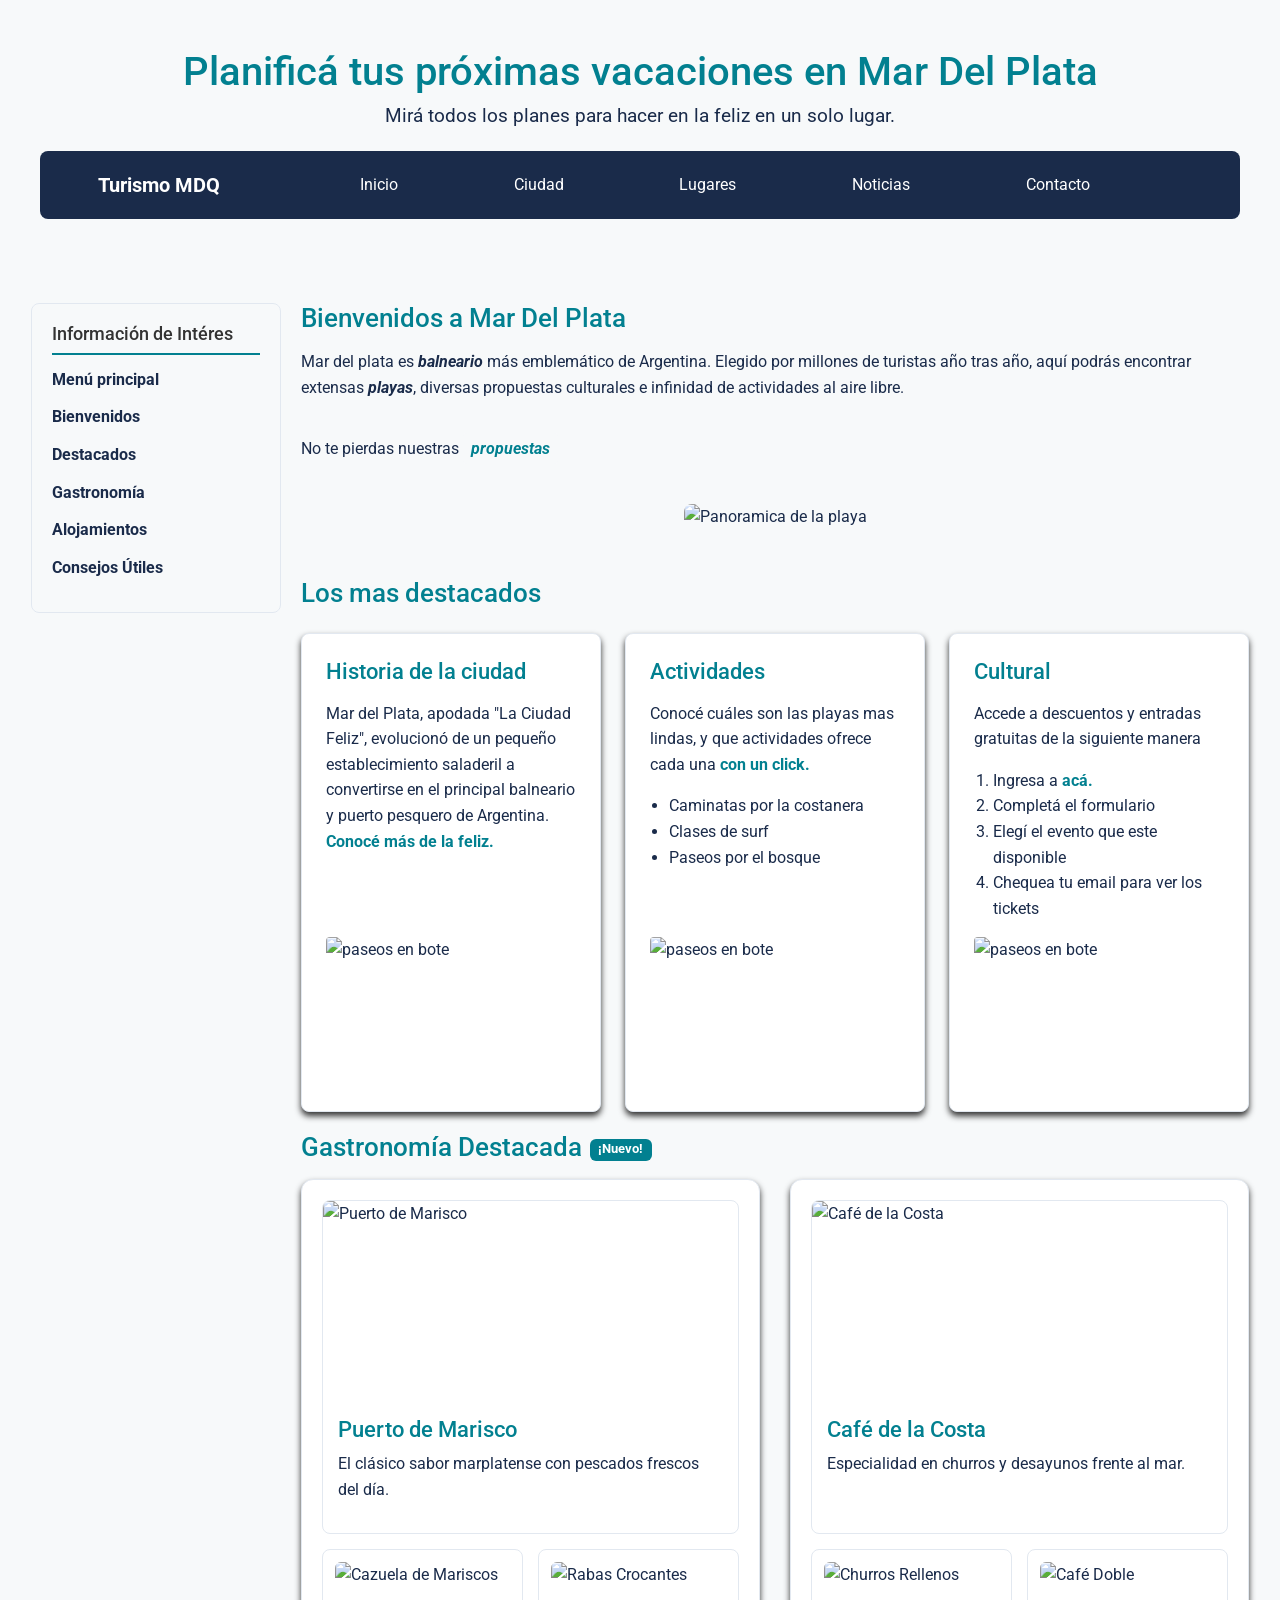
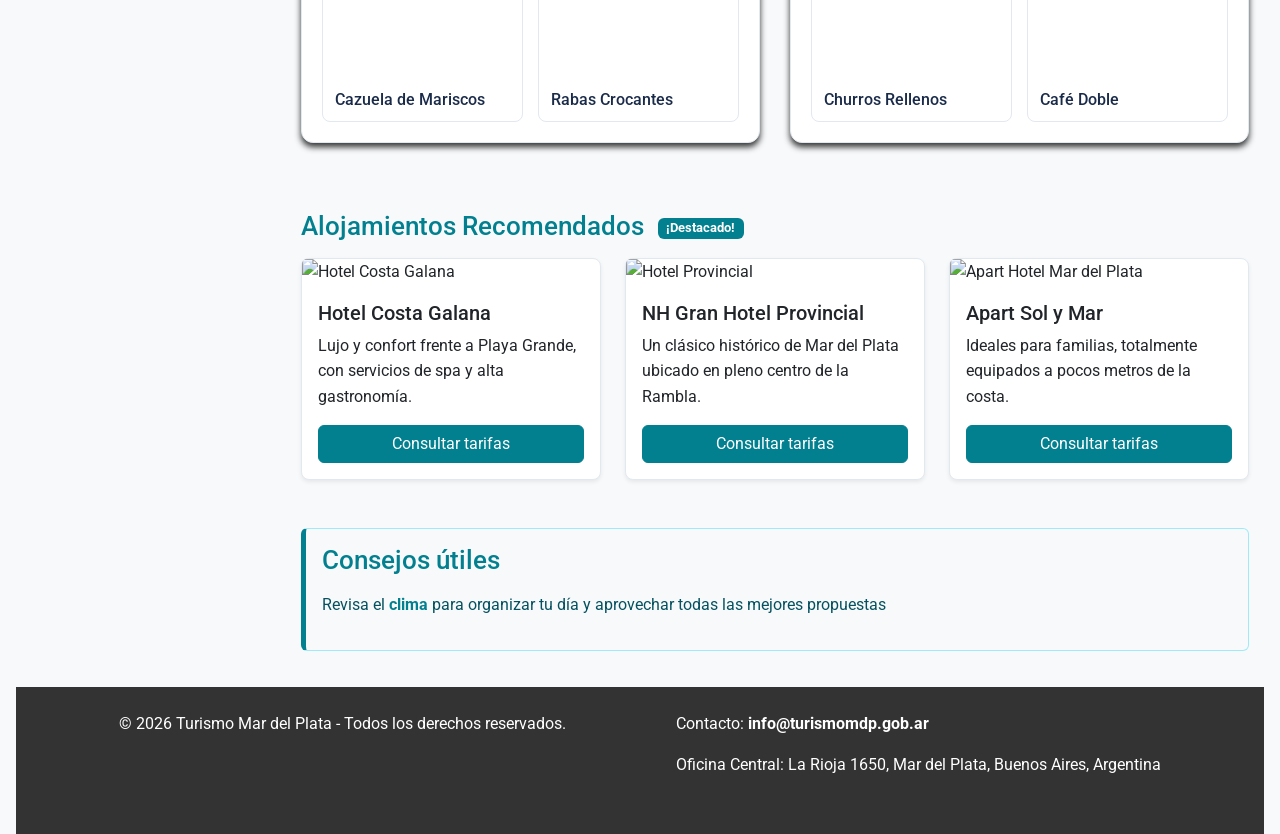
==== commit 57af5b29: "completar merge con main" ====
--- a/index.html
+++ b/index.html
@@ -20,68 +20,64 @@
     <!-- ================= LINK ESTILOS ================= -->
     <link rel="stylesheet" href="css/estilos.css">
 </head>
-<body class="layout">
-   
+<body>
     <!-- ================= ENCABEZADO Y NAV PRINCIPAL ================= -->
-<header id="encabezado" class="hero">         
-<!--=============MODO OSCURO JS ============--> 
-    <button id="btn-modo" class="btn btn-outline-secondary btn-sm">
-        🌙 Modo oscuro
-    </button>
-    <h1>Planificá tus próximas vacaciones en Mar Del Plata</h1>
-    <h2>Mirá todos los planes para hacer en la feliz en un solo lugar.</h2>
-
-    <!-- ================= NAV PRINCIPAL HAMBURGUESA BS================= -->
-    <nav class="navbar navbar-expand-md navbar-dark bg-dark" aria-label="Menú principal">
-        <div class="container"> 
-
-            <a class="navbar-brand fw-bold" href="index.html">Turismo MDQ</a>
-
-            <button class="navbar-toggler" type="button" data-bs-toggle="collapse" data-bs-target="#navMenu">
-                <span class="navbar-toggler-icon"></span>
-            </button>
-            <div class="collapse navbar-collapse" id="navMenu">
-
-                <ul class="navbar-nav w-100 justify-content-evenly">
-
-                    <li class="nav-item">
-                        <a class="nav-link active" href="index.html">Inicio</a>
-                    </li>
-                    <li class="nav-item">
-                        <a class="nav-link active" href="ciudad.html">Ciudad</a>
-                    </li>
-                    <li class="nav-item">
-                        <a class="nav-link active" href="lugares.html">Lugares</a>
-                    </li>
-                        <li class="nav-item" class="nav-item">
-                    <a class="nav-link active" href="noticias.html">Noticias</a>
-                    </li>
+<header id="encabezado" class="hero">  
+        
+        
+<h1>Planificá tus próximas vacaciones en Mar Del Plata</h1>
+<h2>Mirá todos los planes para hacer en la feliz en un solo lugar.</h2>
+
+<!-- ================= NAV PRINCIPAL HAMBURGUESA BS================= -->
+<nav class="navbar navbar-expand-md navbar-dark bg-dark" aria-label="Menú principal">
+    <div class="container"> 
+
+        <a class="navbar-brand fw-bold" href="index.html">Turismo MDQ</a>
+
+        <button class="navbar-toggler" type="button" data-bs-toggle="collapse" data-bs-target="#navMenu">
+            <span class="navbar-toggler-icon"></span>
+        </button>
+        <div class="collapse navbar-collapse" id="navMenu">
+
+            <ul class="navbar-nav w-100 justify-content-evenly">
+
+                <li class="nav-item">
+                    <a class="nav-link active" href="index.html">Inicio</a>
+                </li>
+                <li class="nav-item">
+                    <a class="nav-link active" href="ciudad.html">Ciudad</a>
+                </li>
+                <li class="nav-item">
+                    <a class="nav-link active" href="lugares.html">Lugares</a>
+                </li>
                     <li class="nav-item" class="nav-item">
-                        <a class="nav-link active" href="contacto.html">Contacto</a>
-                    </li>
-                </ul>
-            </div>
+                <a class="nav-link active" href="noticias.html">Noticias</a>
+                </li>
+                <li class="nav-item" class="nav-item">
+                    <a class="nav-link active" href="contacto.html">Contacto</a>
+                </li>
+            </ul>
         </div>
-    </nav>
-
+    </div>
+</nav>
 </header>
-  <!-- ================= NAV LATERAL ================= -->
-
-
-  <aside class="menu-lateral" aria-label="Menú de navegación interna">
-    <h3>Información de Intéres</h3>
-    <ul>
-        <li><a href="#encabezado">Menú principal</a></li>
-        <li><a href="#introduccion">Bienvenidos</a></li>
-        <li><a href="#titulo-resumen">Destacados</a></li>
-        <li><a href="#gastronomia">Gastronomía</a></li>
-        <li><a href="#alojamientos">Alojamientos</a></li>
-        <li><a href="#consejos">Consejos Útiles</a></li>
-    </ul>
-</aside>
-<main>
-
-  
+
+<main class="layout-principal">
+
+    <!-- ================= NAV LATERAL ================= -->
+
+
+        <aside class="menu-lateral" aria-label="Menú de navegación interna">
+            <h3>Información de Intéres</h3>
+            <ul>
+                <li><a href="#encabezado">Menú principal</a></li>
+                <li><a href="#introduccion">Bienvenidos</a></li>
+                <li><a href="#titulo-resumen">Destacados</a></li>
+                <li><a href="#gastronomia">Gastronomía</a></li>
+                <li><a href="#alojamientos">Alojamientos</a></li>
+                <li><a href="#consejos">Consejos Útiles</a></li>
+            </ul>
+        </aside>
 
      <!-- ================= CONTENIDO INTRO ================= -->   
 
@@ -95,7 +91,7 @@
 
             <p>No te pierdas nuestras  <a href="#titulo-resumen"  class="enlace-salto"><em>propuestas</em></a></p>
             <div class="banner">
-                <img src="img/banner.jpg" alt="Panoramica de la playa">
+                <img src="https://picsum.photos/id/12/1400/400" alt="Panoramica de la playa">
             </div>
         </section>
 
@@ -107,19 +103,19 @@
             <h2 id="titulo-resumen" >Los mas destacados</h2>
          <!-- =========================== TARJETAS HISTORIA  ============================ -->
             <div id="resumen">
-                <article class="card">
+                <article>
                     <h3>Historia de la ciudad</h3>
                     <p>Mar del Plata, apodada "La Ciudad Feliz", evolucionó de un pequeño
                         establecimiento saladeril a convertirse en el principal balneario y
                         puerto pesquero de Argentina.<br><a href="ciudad.html">Conocé más de la feliz.</a></p>
                     
                         
-                        <img src="img/costanera-mar-del-plata.jpg" alt="paseos en bote">
+                        <img src="https://picsum.photos/id/120/1400/500" alt="paseos en bote">
                 </article>
 
                 
             <!-- ========================== TARJETA ACTIVIDADES  ======================== -->
-                <article class="card">
+                <article>
                     <h3>Actividades</h3>
                     <p>Conocé cuáles son las playas mas lindas, y que actividades ofrece cada una <a href="lugares.html">con un click.</a> </p>
                     <ul>
@@ -127,12 +123,12 @@
                         <li>Clases de surf</li>
                         <li>Paseos por el bosque</li>
                     </ul>
-                    <img src="img/surf.jpg" alt="paseos en bote">
+                    <img src="https://picsum.photos/id/121/1400/500" alt="paseos en bote">
                 </article>
 
                 <!-- ========================= TARJETAS CULKTURA  ========================= -->
 
-                <article class="card">
+                <article>
                     <h3>Cultural</h3>
                     
                     <p>Accede a descuentos y entradas gratuitas de la siguiente manera</p> 
@@ -142,7 +138,7 @@
                         <li>Elegí el evento que este disponible</li>
                         <li>Chequea tu email para ver los tickets</li>
                     </ol>
-                    <img src="img/cultura.jpg" alt="paseos en bote">
+                    <img src="https://picsum.photos/id/122/1400/500" alt="paseos en bote">
                 </article>
             </div>
         </section>
@@ -159,9 +155,9 @@
                 <div class="bloque-local">
                     
                     <article class="item-principal">
-                        <img src="img/resto-chicharra.jpg" alt="Puerto de Marisco">
+                        <img src="https://picsum.photos/id/130/1400/500" alt="Puerto de Marisco">
                         <div class="info-principal">
-                            <h3>Chicharra</h3>
+                            <h3>Puerto de Marisco</h3>
                             <p>El clásico sabor marplatense con pescados frescos del día.</p>
                         </div>
                     </article>
@@ -170,12 +166,12 @@
 
                     <div class="platos-inferiores">
                         <article class="item-chico">
-                            <img src="img/mariscos.jpg" alt="Cazuela de Mariscos">
+                            <img src="https://picsum.photos/id/129/1400/500" alt="Cazuela de Mariscos">
                             <h4>Cazuela de Mariscos</h4>
                         </article>
 
                         <article class="item-chico">
-                            <img src="img/rabas.jpg" alt="Rabas Crocantes">
+                            <img src="https://picsum.photos/id/128/1400/500" alt="Rabas Crocantes">
                             <h4>Rabas Crocantes</h4>
                         </article>
                     </div>
@@ -186,9 +182,9 @@
                 <div class="bloque-local">
                     
                     <article class="item-principal">
-                        <img src="img/resto-franciele.jpg" alt="Café de la Costa">
+                        <img src="https://picsum.photos/id/127/1400/500" alt="Café de la Costa">
                         <div class="info-principal">
-                            <h3>Francielle</h3>
+                            <h3>Café de la Costa</h3>
                             <p>Especialidad en churros y desayunos frente al mar.</p>
                         </div>
                     </article>
@@ -197,11 +193,11 @@
 
                     <div class="platos-inferiores">
                         <article class="item-chico">
-                            <img src="img/churros.jpg" alt="Churros Rellenos">
+                            <img src="https://picsum.photos/id/126/1400/500" alt="Churros Rellenos">
                             <h4>Churros Rellenos</h4>
                         </article>
                         <article class="item-chico">
-                            <img src="img/cafe.jpg" alt="Café Doble">
+                            <img src="https://picsum.photos/id/125/1400/500" alt="Café Doble">
                             <h4>Café Doble</h4>
                         </article>
                     </div>
@@ -212,7 +208,7 @@
 
         <!-- ================= ALOJAMIENTOS BOOTSTRAP ================= -->
         
-<section class="my-5">
+<section id="alojamientos" class="my-5">
     <h2>Alojamientos Recomendados <span class="badge bg-primary">¡Destacado!</span></h2>
     
     <div class="container px-0">
@@ -221,7 +217,7 @@
             <!-- ================= HOTEL 1 ================= -->
             <div class="col-12 col-md-4">
                 <div class="card h-100 shadow-sm">
-                    <img src="img/hotel-1.jpg" class="card-img-top" alt="Hotel Costa Galana">
+                    <img src="https://picsum.photos/id/237/600/400" class="card-img-top" alt="Hotel Costa Galana">
                     <div class="card-body d-flex flex-column justify-content-between">
                         <div>
                             <h5 class="card-title">Hotel Costa Galana</h5>
@@ -235,10 +231,10 @@
             <!-- ================= HOTEL 2 ================= -->
             <div class="col-12 col-md-4">
                 <div class="card h-100 shadow-sm">
-                    <img src="img/hotel-2.jpg" class="card-img-top" alt="Hotel Provincial">
+                    <img src="https://picsum.photos/id/28/600/400" class="card-img-top" alt="Hotel Provincial">
                     <div class="card-body d-flex flex-column justify-content-between">
                         <div>
-                            <h5 class="card-title">Hotel Dos Reyes</h5>
+                            <h5 class="card-title">NH Gran Hotel Provincial</h5>
                             <p class="card-text">Un clásico histórico de Mar del Plata ubicado en pleno centro de la Rambla.</p>
                         </div>
                         <a href="contacto.html" class="btn btn-primary mt-3">Consultar tarifas</a>
@@ -249,7 +245,7 @@
             <!-- ================= HOTEL 3 ================= -->
             <div class="col-12 col-md-4">
                 <div class="card h-100 shadow-sm">
-                    <img src="img/hotel-3.jpg" class="card-img-top" alt="Apart Hotel Mar del Plata">
+                    <img src="https://picsum.photos/id/29/600/400" class="card-img-top" alt="Apart Hotel Mar del Plata">
                     <div class="card-body d-flex flex-column justify-content-between">
                         <div>
                             <h5 class="card-title">Apart Sol y Mar</h5>
--- a/css/estilos.css
+++ b/css/estilos.css
@@ -18,9 +18,6 @@
     /*VARIABLE PARA BORDES*/
     --color-borde: #cbd5e1;
     --color-borde-suave: #e2e8f0;
-
-    /*MODO OSCURO*/
-    --color-modo-oscuro: #000000;
      
    }
 /*Estilos generales*/
@@ -62,13 +59,12 @@
     color:var(--color-primario);
     font-size: 1.4rem;
 }
-/*header*/
+/*header y barra de navegacion*/
 header {
     background-color: var(--color-fondo);
     padding:2rem 1rem;
     text-align: center;
     margin-bottom: 1rem;
-    width: 100%;
 }
 
 /* Hero: seccion principal destacada al tope de la pagina */
@@ -88,7 +84,20 @@
     margin: 0 auto 1rem auto;
 }
 
-/*menu con flexbox en otras paginas*/
+/*menu hamburguesa con bootstrap*/
+
+.navbar{
+    
+    justify-content: center ; 
+    align-items: center;
+    background-color: var(--color-secundario) !important; 
+    padding: 0.8rem 1.5rem;
+    border-radius: 8px;           
+    margin-top: 1.5rem;
+    margin-bottom: 1rem;
+}
+
+/*ex menu con flexbox (para el index.html) queda en el resto*/
 
 nav{
     display: flex;
@@ -127,11 +136,7 @@
     text-decoration: none;
     border-radius: 4px;
 }
-/* ==========Sobrescribo el botón de Bootstrap=========== */
-/*menu hamburguesa*/
-.navbar{
-    background-color: var(--color-secundario) !important;         
-}
+/* Sobrescribo el botón de Bootstrap */
 
 .btn-primary {
     background-color: var(--color-primario);
@@ -166,18 +171,13 @@
     justify-content: center;
     align-items: center;
     width: 100%;
-    max-height: 350px;      
-    overflow: hidden;   
+    max-height: 300px;      
+    overflow: hidden;         /* Recorta lo que sobresale de la altura máxima */
     border-radius: 8px;    
     margin-top: 1.5rem;
     margin-bottom: 2rem;
     
 }
-.banner img {
-    width: 100%;          
-    height: 100%;         
-    object-fit: cover;    
-}
 
 /*footer y pie de pagina*/
 
@@ -197,7 +197,7 @@
     flex-direction: row;     
     flex-wrap: wrap;        
     justify-content: center; 
-    align-items: stretch; 
+    align-items: stretch;   /* Hace que todos los articles tengan el mismo alto */
     gap: 1.5rem;            
     margin-top: 1.5rem;
   }
@@ -206,7 +206,7 @@
 /* flexbox para los articulos (hijos) */
 
 #resumen article {
-    flex: 1 1 300px;        
+    flex: 1 1 300px;        /* Crecen en proporciones iguales, mínimo 300px de ancho */
     background-color: var(--color-text-footer-nav);
     padding: 1.5rem;
     border-radius: 8px;
@@ -239,18 +239,13 @@
  
 /*contenido aside soobreescribiendo bootstrap*/
 
-#btn-modo {
-    margin-right: auto; 
-    display: block;     
-}
-
 #consejos {
     background-color:var(--color-fondo);            
     border-left: 5px solid var(--color-primario); 
                  
   }
 
-.badge.bg-primary {
+  .badge.bg-primary {
     background-color: var(--color-primario) !important;
     font-size: 0.8rem;
 }
@@ -259,30 +254,20 @@
     margin-left: 8px;
     font-size: 0.75rem;
 }
-/*Responsive body grid*/
-.layout {
-    display:grid;
-    grid-template-columns: 250px 1fr;
-    grid-template-rows: auto 1fr auto;
-    gap: 1rem;
-    
-    /*mapa de como se ve*/
-    grid-template-areas:
-    "header header"
-    "nav    main  "
-    "footer footer";
-}
-
-/*ubicar elementos*/
-
-header { grid-area: header; }
-nav    { grid-area: nav; }
-main   { grid-area: main; }
-footer { grid-area: footer; }
-
+
+  /*grid contenido principal */
+   
+.layout-principal {
+    display: grid;
+    /* Columna 1 para el menú (220px), Columna 2 para todo el resto (1fr) */
+    grid-template-columns: minmax(150px, 250px) 1fr; 
+    gap: 20px;
+    max-width: 1300px;
+    margin: 20px auto;
+    padding: 0 15px;
+}
 
 /* Estilos del Menú Lateral */
-
 .menu-lateral {
     background-color: var(--color-fondo);
     padding: 20px;
@@ -290,13 +275,7 @@
     border: 1px solid var(--color-borde-suave);
     align-self: start; /* Para que no se estire raro hacia abajo */
     position: sticky;
-    top: 20px; 
-}
-
-.menu-lateral    a {
-    display: block;      
-    padding-left: 10px;  
-    border-radius: 4px;   
+    top: 20px; /* Queda fijo arriba al hacer scroll */
 }
 
 .menu-lateral h3 {
@@ -315,7 +294,7 @@
 }
 
 .menu-lateral li {
-    margin-top: 1px;
+    margin-top: 2px;
     margin-bottom: 12px;
 }
 
@@ -331,15 +310,18 @@
     color: var(--color-text-footer-nav);
 }
 
+
 /*==================== grid y estilos gastronomia ==========================*/
+
+
 .seccion-gastronomia {
     padding: 20px 0;
 }
 
-/* Contenedor general que pone los dos bloques uno al lado del otro */  
+/* Contenedor general que pone los dos bloques uno al lado del otro */
 .contenedor-bloques {
     display: grid;
-    grid-template-columns: repeat(auto-fit, minmax(300px, 1fr));
+    grid-template-columns: repeat(2, 1fr); /* 2 columnas principales */
     gap: 30px; /* Espacio bien separado entre el bloque 1 y el bloque 2 */
 }
 
@@ -348,7 +330,7 @@
 .bloque-local {
     display: flex;
     flex-direction: column;
-    gap: 15px; 
+    gap: 15px; /* Espacio entre la tarjeta grande de arriba y los platos de abajo */
     background: var(--color-text-footer-nav);
     border: 1px solid var(--color-borde-suave);
     border-radius: 12px;
@@ -361,7 +343,7 @@
 .item-principal {
     flex: 1;
     background: var(--color-text-footer-nav);
-    border: 1px solid var(--color-borde);
+    border: 1px solid var(--color-borde-suave);
     border-radius: 8px;
     overflow: hidden;
     display: flex;
@@ -390,7 +372,7 @@
 .item-chico {
     flex: 1; /* Hace que ambas tarjetas chicas compartan exactamente el 50% del ancho */
     background: var(--color-text-footer-nav);
-    border: 1px solid var(--color-borde);
+    border: 1px solid var(--color-borde-suave);
     border-radius: 8px;
     padding: 12px;
     display: flex;
@@ -408,28 +390,6 @@
 .item-chico h4 {
     font-size: 1rem;
     margin: 0;
-}
-
-
- /*=============MODO OSCURO===========*/
-
-body.modo-oscuro {
-    background-color: var(--color-footer);
-    color: var(--color-text-footer-nav);
-}
-
-body.modo-oscuro header,
-body.modo-oscuro .item-principal,
-body.modo-oscuro .platos-inferiores,
-body.modo-oscuro .item-chico,
-body.modo-oscuro .bloque-local{
-    background-color: var(--color-modo-oscuro);
-}
-
-body.modo-oscuro .card {
-    background-color: var(--color-modo-oscuro) !important;
-    color: var(--color-text-footer-nav) !important;
-    border: 1px solid var(--color-footer) !important;
 }
 
 
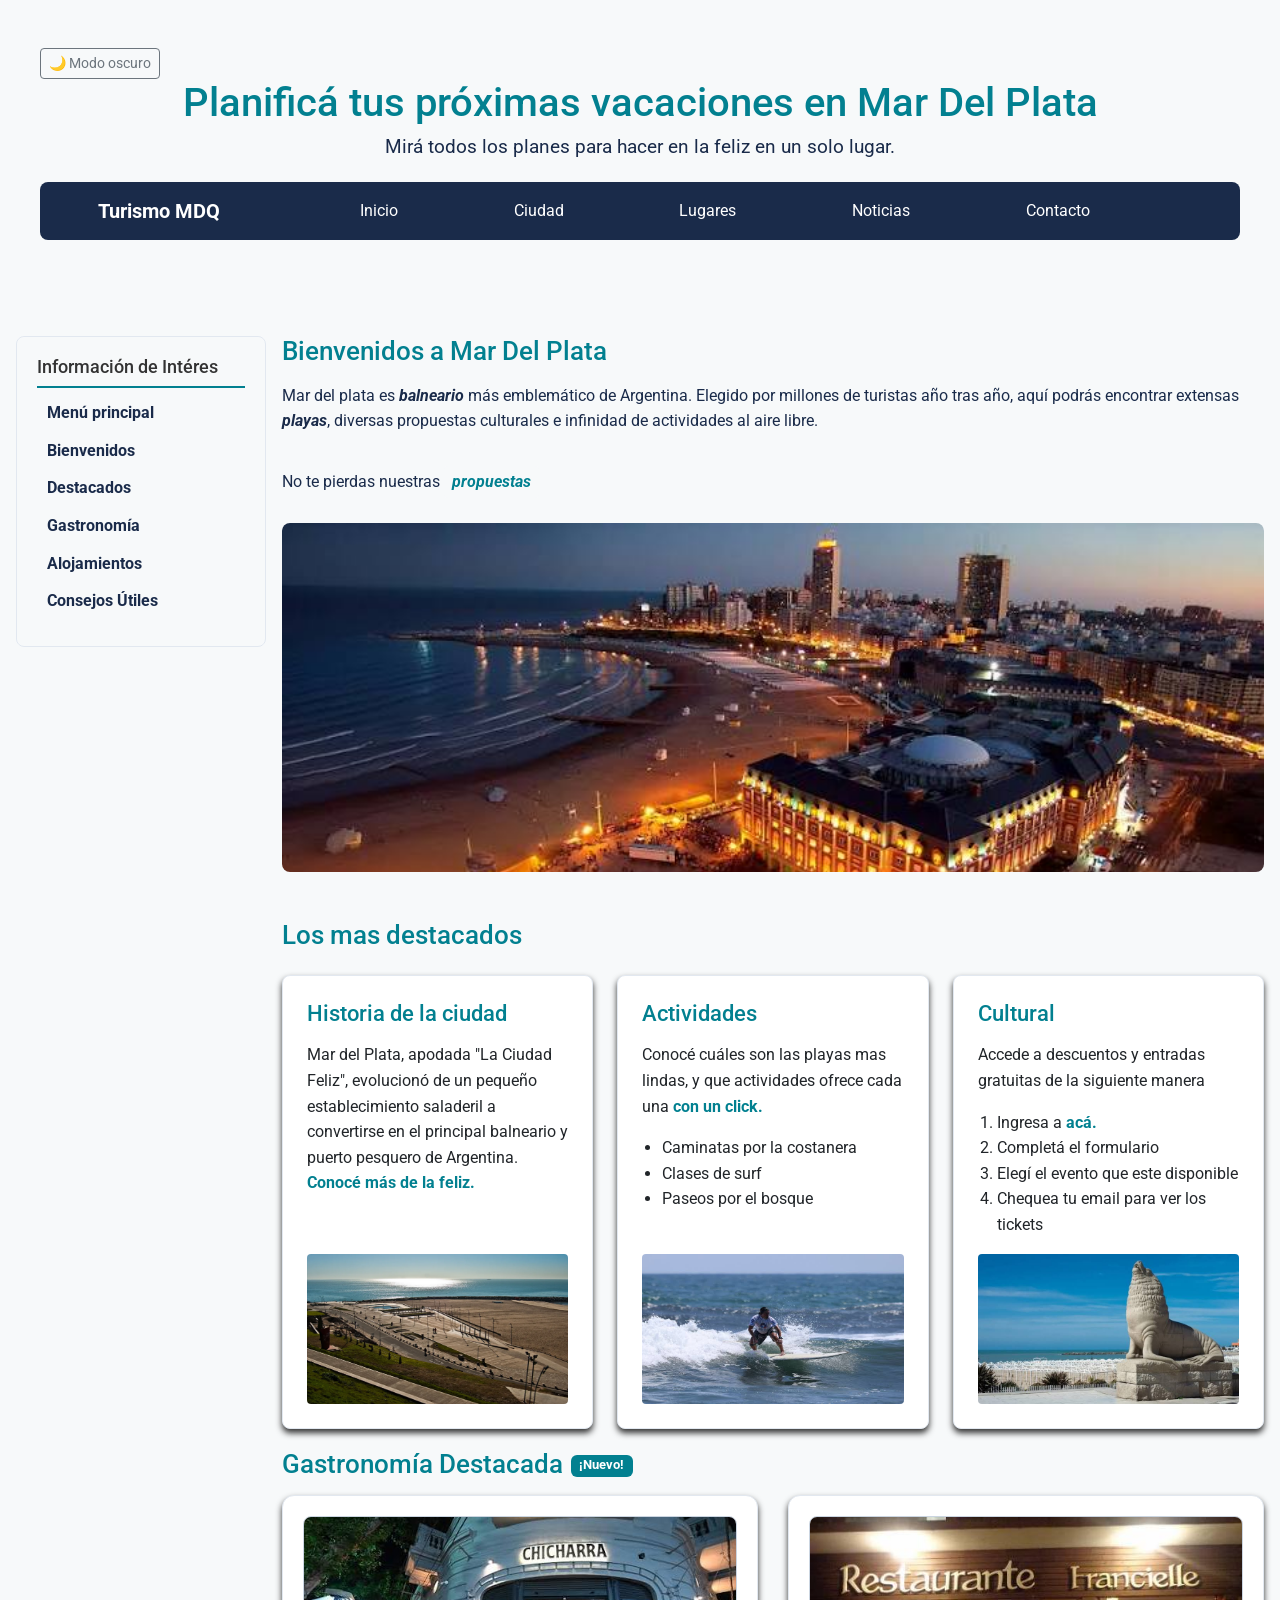
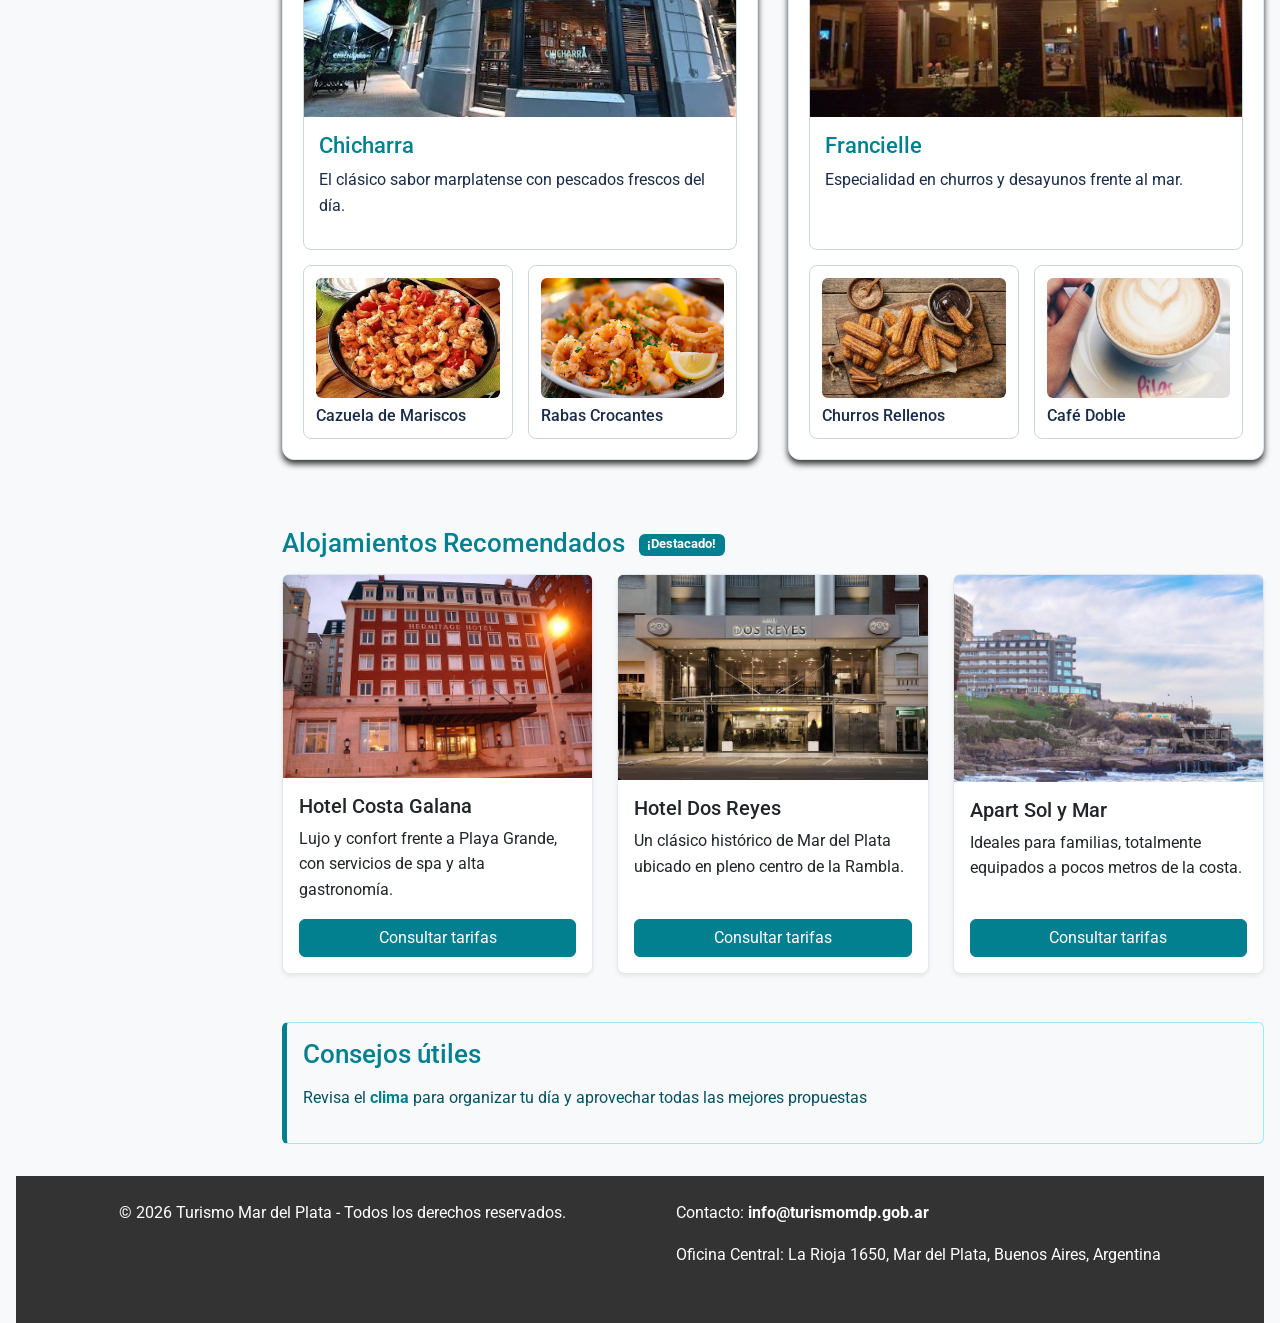
==== commit 1832cfef: "java script" ====
--- a/index.html
+++ b/index.html
@@ -20,64 +20,68 @@
     <!-- ================= LINK ESTILOS ================= -->
     <link rel="stylesheet" href="css/estilos.css">
 </head>
-<body>
+<body class="layout">
+   
     <!-- ================= ENCABEZADO Y NAV PRINCIPAL ================= -->
-<header id="encabezado" class="hero">  
-        
-        
-<h1>Planificá tus próximas vacaciones en Mar Del Plata</h1>
-<h2>Mirá todos los planes para hacer en la feliz en un solo lugar.</h2>
-
-<!-- ================= NAV PRINCIPAL HAMBURGUESA BS================= -->
-<nav class="navbar navbar-expand-md navbar-dark bg-dark" aria-label="Menú principal">
-    <div class="container"> 
-
-        <a class="navbar-brand fw-bold" href="index.html">Turismo MDQ</a>
-
-        <button class="navbar-toggler" type="button" data-bs-toggle="collapse" data-bs-target="#navMenu">
-            <span class="navbar-toggler-icon"></span>
-        </button>
-        <div class="collapse navbar-collapse" id="navMenu">
-
-            <ul class="navbar-nav w-100 justify-content-evenly">
-
-                <li class="nav-item">
-                    <a class="nav-link active" href="index.html">Inicio</a>
-                </li>
-                <li class="nav-item">
-                    <a class="nav-link active" href="ciudad.html">Ciudad</a>
-                </li>
-                <li class="nav-item">
-                    <a class="nav-link active" href="lugares.html">Lugares</a>
-                </li>
+<header id="encabezado" class="hero">         
+<!--=============MODO OSCURO JS ============--> 
+    <button id="btn-modo" class="btn btn-outline-secondary btn-sm">
+        🌙 Modo oscuro
+    </button>
+    <h1>Planificá tus próximas vacaciones en Mar Del Plata</h1>
+    <h2>Mirá todos los planes para hacer en la feliz en un solo lugar.</h2>
+
+    <!-- ================= NAV PRINCIPAL HAMBURGUESA BS================= -->
+    <nav class="navbar navbar-expand-md navbar-dark bg-dark" aria-label="Menú principal">
+        <div class="container"> 
+
+            <a class="navbar-brand fw-bold" href="index.html">Turismo MDQ</a>
+
+            <button class="navbar-toggler" type="button" data-bs-toggle="collapse" data-bs-target="#navMenu">
+                <span class="navbar-toggler-icon"></span>
+            </button>
+            <div class="collapse navbar-collapse" id="navMenu">
+
+                <ul class="navbar-nav w-100 justify-content-evenly">
+
+                    <li class="nav-item">
+                        <a class="nav-link active" href="index.html">Inicio</a>
+                    </li>
+                    <li class="nav-item">
+                        <a class="nav-link active" href="ciudad.html">Ciudad</a>
+                    </li>
+                    <li class="nav-item">
+                        <a class="nav-link active" href="lugares.html">Lugares</a>
+                    </li>
+                        <li class="nav-item" class="nav-item">
+                    <a class="nav-link active" href="noticias.html">Noticias</a>
+                    </li>
                     <li class="nav-item" class="nav-item">
-                <a class="nav-link active" href="noticias.html">Noticias</a>
-                </li>
-                <li class="nav-item" class="nav-item">
-                    <a class="nav-link active" href="contacto.html">Contacto</a>
-                </li>
-            </ul>
+                        <a class="nav-link active" href="contacto.html">Contacto</a>
+                    </li>
+                </ul>
+            </div>
         </div>
-    </div>
-</nav>
+    </nav>
+
 </header>
-
-<main class="layout-principal">
-
-    <!-- ================= NAV LATERAL ================= -->
-
-
-        <aside class="menu-lateral" aria-label="Menú de navegación interna">
-            <h3>Información de Intéres</h3>
-            <ul>
-                <li><a href="#encabezado">Menú principal</a></li>
-                <li><a href="#introduccion">Bienvenidos</a></li>
-                <li><a href="#titulo-resumen">Destacados</a></li>
-                <li><a href="#gastronomia">Gastronomía</a></li>
-                <li><a href="#alojamientos">Alojamientos</a></li>
-                <li><a href="#consejos">Consejos Útiles</a></li>
-            </ul>
-        </aside>
+  <!-- ================= NAV LATERAL ================= -->
+
+
+  <aside class="menu-lateral" aria-label="Menú de navegación interna">
+    <h3>Información de Intéres</h3>
+    <ul>
+        <li><a href="#encabezado">Menú principal</a></li>
+        <li><a href="#introduccion">Bienvenidos</a></li>
+        <li><a href="#titulo-resumen">Destacados</a></li>
+        <li><a href="#gastronomia">Gastronomía</a></li>
+        <li><a href="#alojamientos">Alojamientos</a></li>
+        <li><a href="#consejos">Consejos Útiles</a></li>
+    </ul>
+</aside>
+<main>
+
+  
 
      <!-- ================= CONTENIDO INTRO ================= -->   
 
@@ -91,7 +95,7 @@
 
             <p>No te pierdas nuestras  <a href="#titulo-resumen"  class="enlace-salto"><em>propuestas</em></a></p>
             <div class="banner">
-                <img src="https://picsum.photos/id/12/1400/400" alt="Panoramica de la playa">
+                <img src="img/banner.jpg" alt="Panoramica de la playa">
             </div>
         </section>
 
@@ -103,19 +107,19 @@
             <h2 id="titulo-resumen" >Los mas destacados</h2>
          <!-- =========================== TARJETAS HISTORIA  ============================ -->
             <div id="resumen">
-                <article>
+                <article class="card">
                     <h3>Historia de la ciudad</h3>
                     <p>Mar del Plata, apodada "La Ciudad Feliz", evolucionó de un pequeño
                         establecimiento saladeril a convertirse en el principal balneario y
                         puerto pesquero de Argentina.<br><a href="ciudad.html">Conocé más de la feliz.</a></p>
                     
                         
-                        <img src="https://picsum.photos/id/120/1400/500" alt="paseos en bote">
+                        <img src="img/costanera-mar-del-plata.jpg" alt="paseos en bote">
                 </article>
 
                 
             <!-- ========================== TARJETA ACTIVIDADES  ======================== -->
-                <article>
+                <article class="card">
                     <h3>Actividades</h3>
                     <p>Conocé cuáles son las playas mas lindas, y que actividades ofrece cada una <a href="lugares.html">con un click.</a> </p>
                     <ul>
@@ -123,12 +127,12 @@
                         <li>Clases de surf</li>
                         <li>Paseos por el bosque</li>
                     </ul>
-                    <img src="https://picsum.photos/id/121/1400/500" alt="paseos en bote">
+                    <img src="img/surf.jpg" alt="paseos en bote">
                 </article>
 
                 <!-- ========================= TARJETAS CULKTURA  ========================= -->
 
-                <article>
+                <article class="card">
                     <h3>Cultural</h3>
                     
                     <p>Accede a descuentos y entradas gratuitas de la siguiente manera</p> 
@@ -138,7 +142,7 @@
                         <li>Elegí el evento que este disponible</li>
                         <li>Chequea tu email para ver los tickets</li>
                     </ol>
-                    <img src="https://picsum.photos/id/122/1400/500" alt="paseos en bote">
+                    <img src="img/cultura.jpg" alt="paseos en bote">
                 </article>
             </div>
         </section>
@@ -155,9 +159,9 @@
                 <div class="bloque-local">
                     
                     <article class="item-principal">
-                        <img src="https://picsum.photos/id/130/1400/500" alt="Puerto de Marisco">
+                        <img src="img/resto-chicharra.jpg" alt="Puerto de Marisco">
                         <div class="info-principal">
-                            <h3>Puerto de Marisco</h3>
+                            <h3>Chicharra</h3>
                             <p>El clásico sabor marplatense con pescados frescos del día.</p>
                         </div>
                     </article>
@@ -166,12 +170,12 @@
 
                     <div class="platos-inferiores">
                         <article class="item-chico">
-                            <img src="https://picsum.photos/id/129/1400/500" alt="Cazuela de Mariscos">
+                            <img src="img/mariscos.jpg" alt="Cazuela de Mariscos">
                             <h4>Cazuela de Mariscos</h4>
                         </article>
 
                         <article class="item-chico">
-                            <img src="https://picsum.photos/id/128/1400/500" alt="Rabas Crocantes">
+                            <img src="img/rabas.jpg" alt="Rabas Crocantes">
                             <h4>Rabas Crocantes</h4>
                         </article>
                     </div>
@@ -182,9 +186,9 @@
                 <div class="bloque-local">
                     
                     <article class="item-principal">
-                        <img src="https://picsum.photos/id/127/1400/500" alt="Café de la Costa">
+                        <img src="img/resto-franciele.jpg" alt="Café de la Costa">
                         <div class="info-principal">
-                            <h3>Café de la Costa</h3>
+                            <h3>Francielle</h3>
                             <p>Especialidad en churros y desayunos frente al mar.</p>
                         </div>
                     </article>
@@ -193,11 +197,11 @@
 
                     <div class="platos-inferiores">
                         <article class="item-chico">
-                            <img src="https://picsum.photos/id/126/1400/500" alt="Churros Rellenos">
+                            <img src="img/churros.jpg" alt="Churros Rellenos">
                             <h4>Churros Rellenos</h4>
                         </article>
                         <article class="item-chico">
-                            <img src="https://picsum.photos/id/125/1400/500" alt="Café Doble">
+                            <img src="img/cafe.jpg" alt="Café Doble">
                             <h4>Café Doble</h4>
                         </article>
                     </div>
@@ -208,7 +212,7 @@
 
         <!-- ================= ALOJAMIENTOS BOOTSTRAP ================= -->
         
-<section id="alojamientos" class="my-5">
+<section class="my-5">
     <h2>Alojamientos Recomendados <span class="badge bg-primary">¡Destacado!</span></h2>
     
     <div class="container px-0">
@@ -217,7 +221,7 @@
             <!-- ================= HOTEL 1 ================= -->
             <div class="col-12 col-md-4">
                 <div class="card h-100 shadow-sm">
-                    <img src="https://picsum.photos/id/237/600/400" class="card-img-top" alt="Hotel Costa Galana">
+                    <img src="img/hotel-1.jpg" class="card-img-top" alt="Hotel Costa Galana">
                     <div class="card-body d-flex flex-column justify-content-between">
                         <div>
                             <h5 class="card-title">Hotel Costa Galana</h5>
@@ -231,10 +235,10 @@
             <!-- ================= HOTEL 2 ================= -->
             <div class="col-12 col-md-4">
                 <div class="card h-100 shadow-sm">
-                    <img src="https://picsum.photos/id/28/600/400" class="card-img-top" alt="Hotel Provincial">
+                    <img src="img/hotel-2.jpg" class="card-img-top" alt="Hotel Provincial">
                     <div class="card-body d-flex flex-column justify-content-between">
                         <div>
-                            <h5 class="card-title">NH Gran Hotel Provincial</h5>
+                            <h5 class="card-title">Hotel Dos Reyes</h5>
                             <p class="card-text">Un clásico histórico de Mar del Plata ubicado en pleno centro de la Rambla.</p>
                         </div>
                         <a href="contacto.html" class="btn btn-primary mt-3">Consultar tarifas</a>
@@ -245,7 +249,7 @@
             <!-- ================= HOTEL 3 ================= -->
             <div class="col-12 col-md-4">
                 <div class="card h-100 shadow-sm">
-                    <img src="https://picsum.photos/id/29/600/400" class="card-img-top" alt="Apart Hotel Mar del Plata">
+                    <img src="img/hotel-3.jpg" class="card-img-top" alt="Apart Hotel Mar del Plata">
                     <div class="card-body d-flex flex-column justify-content-between">
                         <div>
                             <h5 class="card-title">Apart Sol y Mar</h5>
--- a/css/estilos.css
+++ b/css/estilos.css
@@ -18,6 +18,9 @@
     /*VARIABLE PARA BORDES*/
     --color-borde: #cbd5e1;
     --color-borde-suave: #e2e8f0;
+
+    /*MODO OSCURO*/
+    --color-modo-oscuro: #000000;
      
    }
 /*Estilos generales*/
@@ -59,12 +62,13 @@
     color:var(--color-primario);
     font-size: 1.4rem;
 }
-/*header y barra de navegacion*/
+/*header*/
 header {
     background-color: var(--color-fondo);
     padding:2rem 1rem;
     text-align: center;
     margin-bottom: 1rem;
+    width: 100%;
 }
 
 /* Hero: seccion principal destacada al tope de la pagina */
@@ -84,20 +88,7 @@
     margin: 0 auto 1rem auto;
 }
 
-/*menu hamburguesa con bootstrap*/
-
-.navbar{
-    
-    justify-content: center ; 
-    align-items: center;
-    background-color: var(--color-secundario) !important; 
-    padding: 0.8rem 1.5rem;
-    border-radius: 8px;           
-    margin-top: 1.5rem;
-    margin-bottom: 1rem;
-}
-
-/*ex menu con flexbox (para el index.html) queda en el resto*/
+/*menu con flexbox en otras paginas*/
 
 nav{
     display: flex;
@@ -136,7 +127,11 @@
     text-decoration: none;
     border-radius: 4px;
 }
-/* Sobrescribo el botón de Bootstrap */
+/* ==========Sobrescribo el botón de Bootstrap=========== */
+/*menu hamburguesa*/
+.navbar{
+    background-color: var(--color-secundario) !important;         
+}
 
 .btn-primary {
     background-color: var(--color-primario);
@@ -171,13 +166,18 @@
     justify-content: center;
     align-items: center;
     width: 100%;
-    max-height: 300px;      
-    overflow: hidden;         /* Recorta lo que sobresale de la altura máxima */
+    max-height: 350px;      
+    overflow: hidden;   
     border-radius: 8px;    
     margin-top: 1.5rem;
     margin-bottom: 2rem;
     
 }
+.banner img {
+    width: 100%;          
+    height: 100%;         
+    object-fit: cover;    
+}
 
 /*footer y pie de pagina*/
 
@@ -197,7 +197,7 @@
     flex-direction: row;     
     flex-wrap: wrap;        
     justify-content: center; 
-    align-items: stretch;   /* Hace que todos los articles tengan el mismo alto */
+    align-items: stretch; 
     gap: 1.5rem;            
     margin-top: 1.5rem;
   }
@@ -206,7 +206,7 @@
 /* flexbox para los articulos (hijos) */
 
 #resumen article {
-    flex: 1 1 300px;        /* Crecen en proporciones iguales, mínimo 300px de ancho */
+    flex: 1 1 300px;        
     background-color: var(--color-text-footer-nav);
     padding: 1.5rem;
     border-radius: 8px;
@@ -239,13 +239,18 @@
  
 /*contenido aside soobreescribiendo bootstrap*/
 
+#btn-modo {
+    margin-right: auto; 
+    display: block;     
+}
+
 #consejos {
     background-color:var(--color-fondo);            
     border-left: 5px solid var(--color-primario); 
                  
   }
 
-  .badge.bg-primary {
+.badge.bg-primary {
     background-color: var(--color-primario) !important;
     font-size: 0.8rem;
 }
@@ -254,20 +259,30 @@
     margin-left: 8px;
     font-size: 0.75rem;
 }
-
-  /*grid contenido principal */
-   
-.layout-principal {
-    display: grid;
-    /* Columna 1 para el menú (220px), Columna 2 para todo el resto (1fr) */
-    grid-template-columns: minmax(150px, 250px) 1fr; 
-    gap: 20px;
-    max-width: 1300px;
-    margin: 20px auto;
-    padding: 0 15px;
-}
+/*Responsive body grid*/
+.layout {
+    display:grid;
+    grid-template-columns: 250px 1fr;
+    grid-template-rows: auto 1fr auto;
+    gap: 1rem;
+    
+    /*mapa de como se ve*/
+    grid-template-areas:
+    "header header"
+    "nav    main  "
+    "footer footer";
+}
+
+/*ubicar elementos*/
+
+header { grid-area: header; }
+nav    { grid-area: nav; }
+main   { grid-area: main; }
+footer { grid-area: footer; }
+
 
 /* Estilos del Menú Lateral */
+
 .menu-lateral {
     background-color: var(--color-fondo);
     padding: 20px;
@@ -275,7 +290,13 @@
     border: 1px solid var(--color-borde-suave);
     align-self: start; /* Para que no se estire raro hacia abajo */
     position: sticky;
-    top: 20px; /* Queda fijo arriba al hacer scroll */
+    top: 20px; 
+}
+
+.menu-lateral    a {
+    display: block;      
+    padding-left: 10px;  
+    border-radius: 4px;   
 }
 
 .menu-lateral h3 {
@@ -294,7 +315,7 @@
 }
 
 .menu-lateral li {
-    margin-top: 2px;
+    margin-top: 1px;
     margin-bottom: 12px;
 }
 
@@ -310,18 +331,15 @@
     color: var(--color-text-footer-nav);
 }
 
-
 /*==================== grid y estilos gastronomia ==========================*/
-
-
 .seccion-gastronomia {
     padding: 20px 0;
 }
 
-/* Contenedor general que pone los dos bloques uno al lado del otro */
+/* Contenedor general que pone los dos bloques uno al lado del otro */  
 .contenedor-bloques {
     display: grid;
-    grid-template-columns: repeat(2, 1fr); /* 2 columnas principales */
+    grid-template-columns: repeat(auto-fit, minmax(300px, 1fr));
     gap: 30px; /* Espacio bien separado entre el bloque 1 y el bloque 2 */
 }
 
@@ -330,7 +348,7 @@
 .bloque-local {
     display: flex;
     flex-direction: column;
-    gap: 15px; /* Espacio entre la tarjeta grande de arriba y los platos de abajo */
+    gap: 15px; 
     background: var(--color-text-footer-nav);
     border: 1px solid var(--color-borde-suave);
     border-radius: 12px;
@@ -343,7 +361,7 @@
 .item-principal {
     flex: 1;
     background: var(--color-text-footer-nav);
-    border: 1px solid var(--color-borde-suave);
+    border: 1px solid var(--color-borde);
     border-radius: 8px;
     overflow: hidden;
     display: flex;
@@ -372,7 +390,7 @@
 .item-chico {
     flex: 1; /* Hace que ambas tarjetas chicas compartan exactamente el 50% del ancho */
     background: var(--color-text-footer-nav);
-    border: 1px solid var(--color-borde-suave);
+    border: 1px solid var(--color-borde);
     border-radius: 8px;
     padding: 12px;
     display: flex;
@@ -390,6 +408,28 @@
 .item-chico h4 {
     font-size: 1rem;
     margin: 0;
+}
+
+
+ /*=============MODO OSCURO===========*/
+
+body.modo-oscuro {
+    background-color: var(--color-footer);
+    color: var(--color-text-footer-nav);
+}
+
+body.modo-oscuro header,
+body.modo-oscuro .item-principal,
+body.modo-oscuro .platos-inferiores,
+body.modo-oscuro .item-chico,
+body.modo-oscuro .bloque-local{
+    background-color: var(--color-modo-oscuro);
+}
+
+body.modo-oscuro .card {
+    background-color: var(--color-modo-oscuro) !important;
+    color: var(--color-text-footer-nav) !important;
+    border: 1px solid var(--color-footer) !important;
 }
 
 
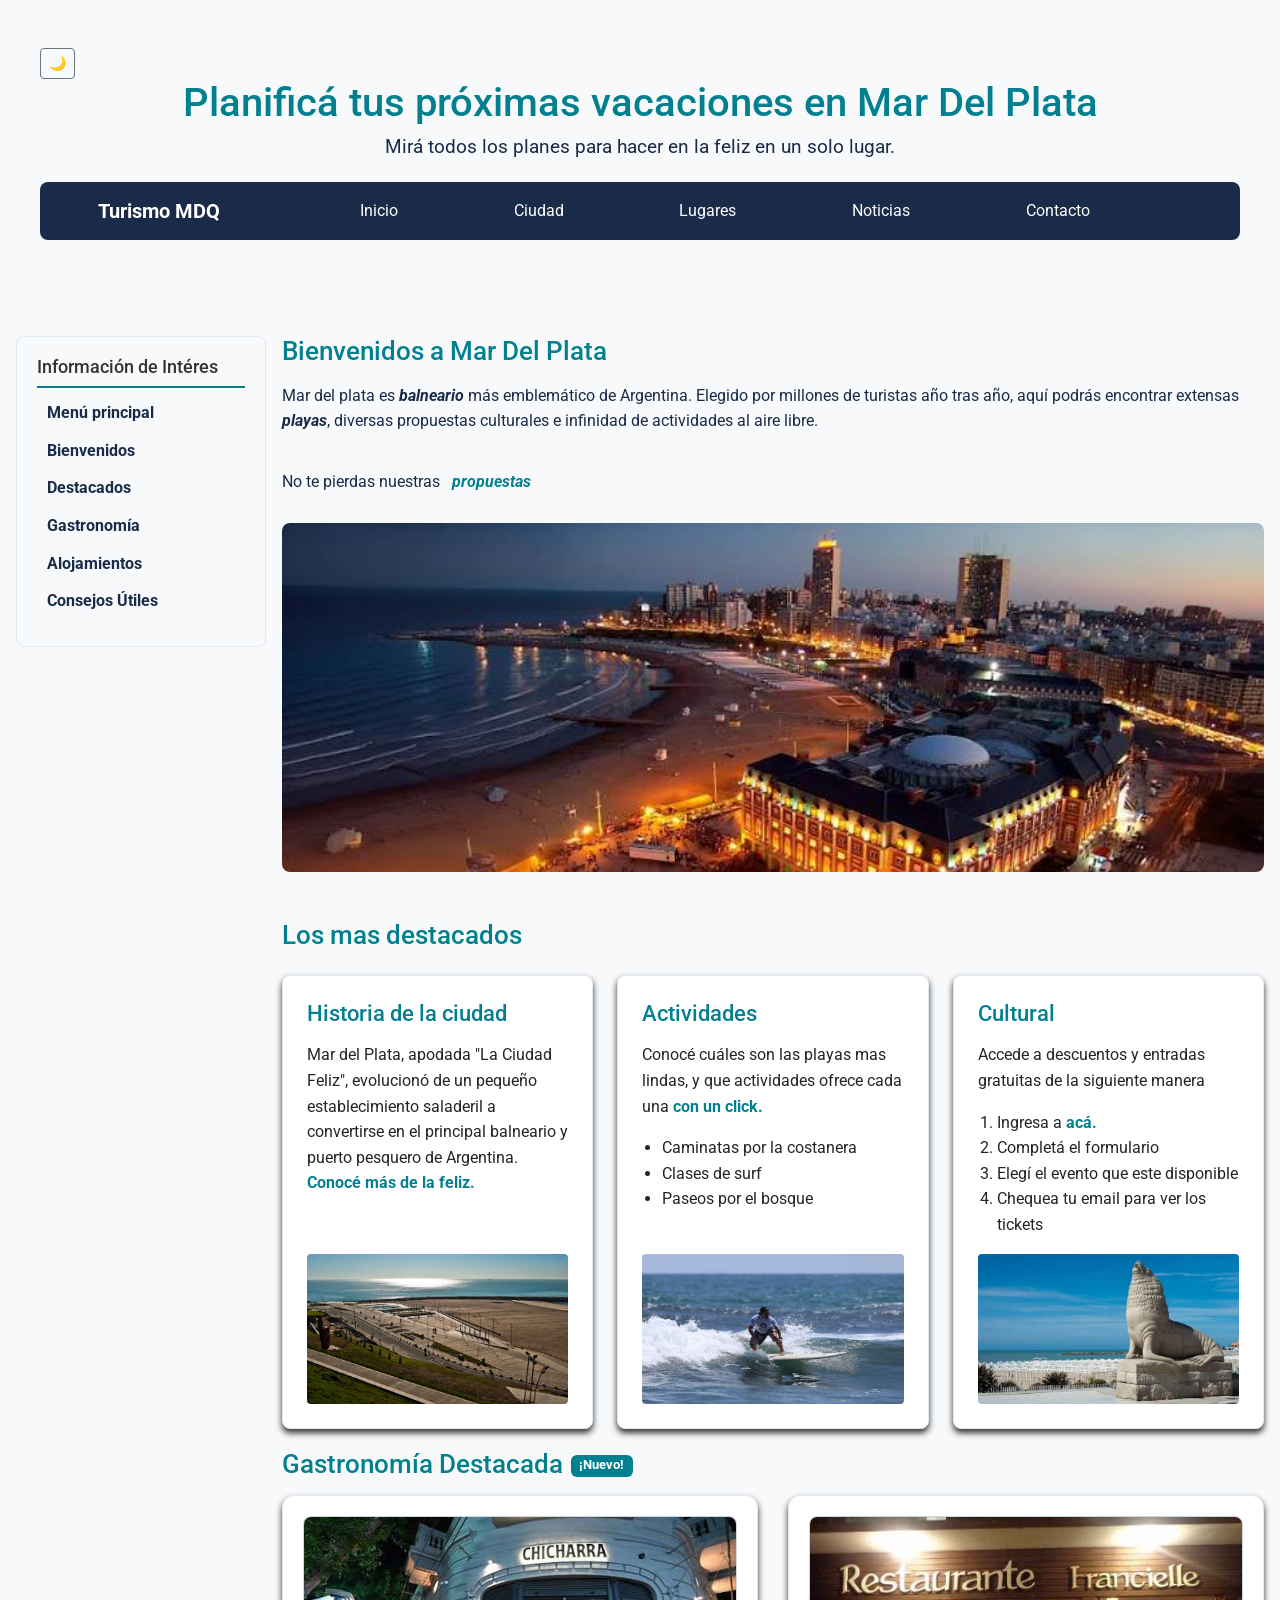
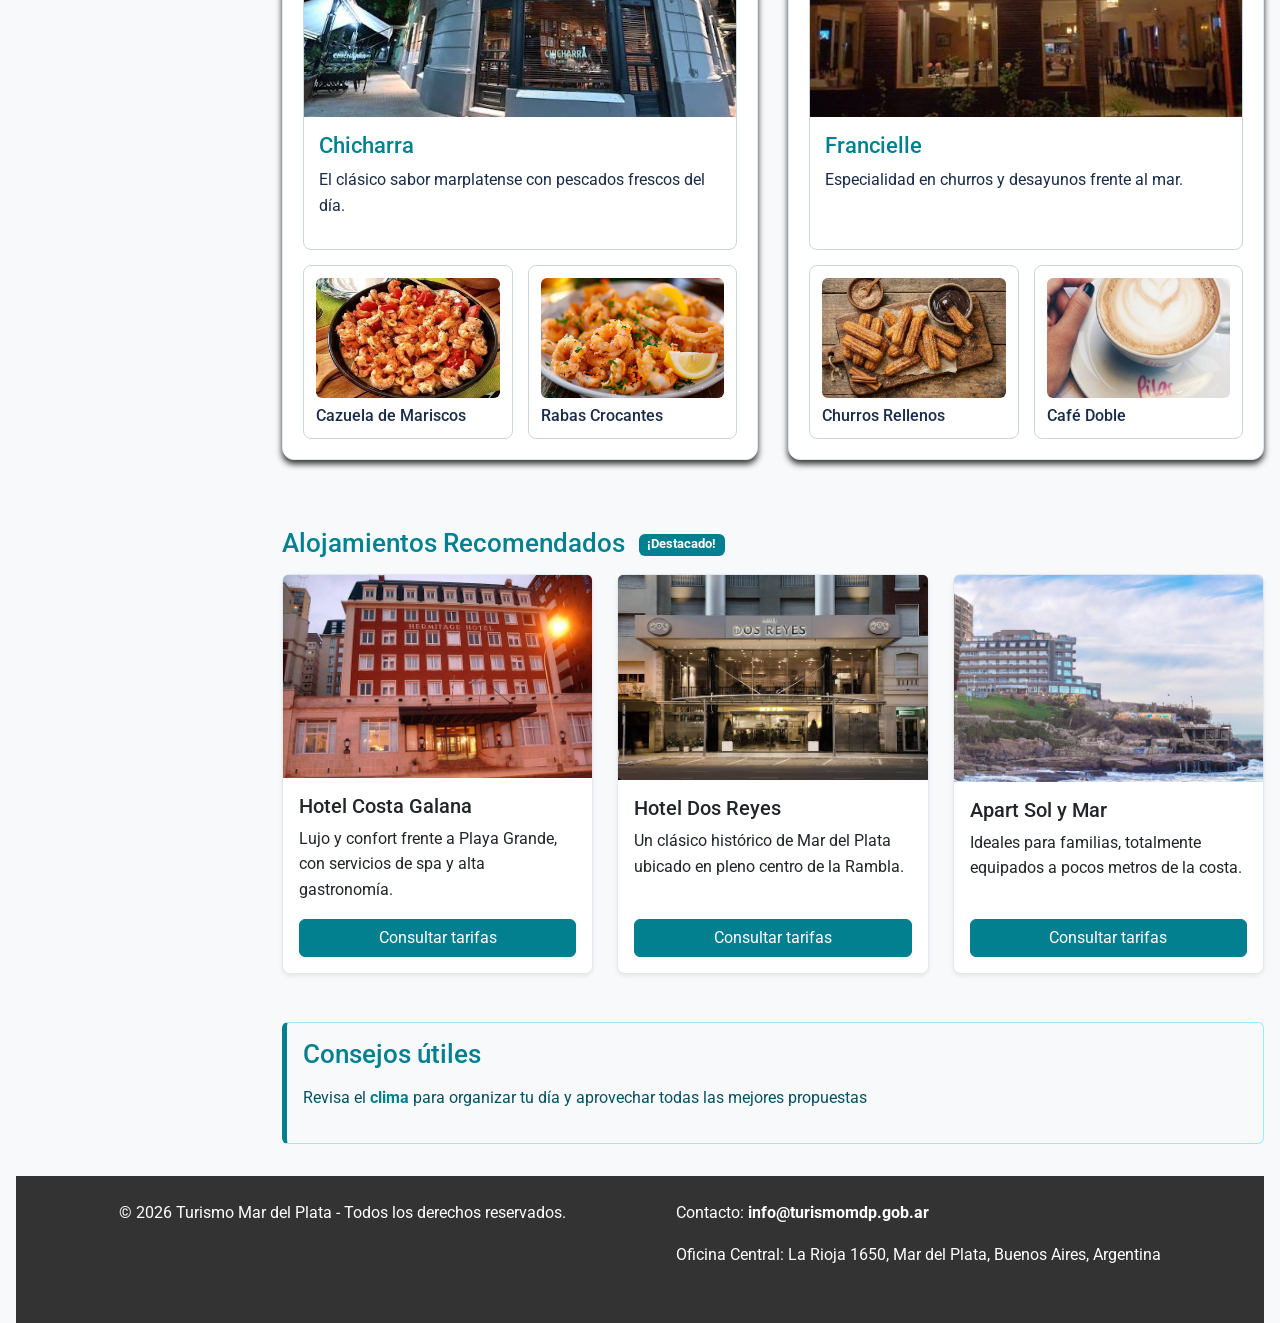
==== commit 8b6cb813: "Fix:" ====
--- a/index.html
+++ b/index.html
@@ -25,9 +25,8 @@
     <!-- ================= ENCABEZADO Y NAV PRINCIPAL ================= -->
 <header id="encabezado" class="hero">         
 <!--=============MODO OSCURO JS ============--> 
-    <button id="btn-modo" class="btn btn-outline-secondary btn-sm">
-        🌙 Modo oscuro
-    </button>
+    <button id="btn-modo" class="btn btn-outline-secondary btn-sm" aria-label="Cambiar entre modo claro y oscuro"
+            title="Cambiar modo">🌙</button>
     <h1>Planificá tus próximas vacaciones en Mar Del Plata</h1>
     <h2>Mirá todos los planes para hacer en la feliz en un solo lugar.</h2>
 
--- a/css/estilos.css
+++ b/css/estilos.css
@@ -460,7 +460,6 @@
     object-fit: cover;
 }
 
-/* anula el margin-left global de .badge */
 #listado .badge {
     margin-left: 0;
 }
@@ -469,7 +468,6 @@
     font-size: 1.05rem;
 }
 
-/* alert de Bootstrap con la paleta del sitio */
 #suscripcion {
     max-width: 800px;
     margin: 0 auto 3rem auto;
@@ -479,6 +477,23 @@
 
 #suscripcion h2 {
     margin-bottom: 0.5rem;
+}
+
+
+.pagina-noticias .navbar {
+    padding-left: 0;
+    padding-right: 0;
+}
+
+.pagina-noticias .navbar .navbar-brand {
+    padding-left: 0;
+    padding-right: 0;
+}
+
+.pagina-noticias .imagen-intro {
+    width: 100%;
+    max-height: 350px;
+    object-fit: cover;
 }
 
 
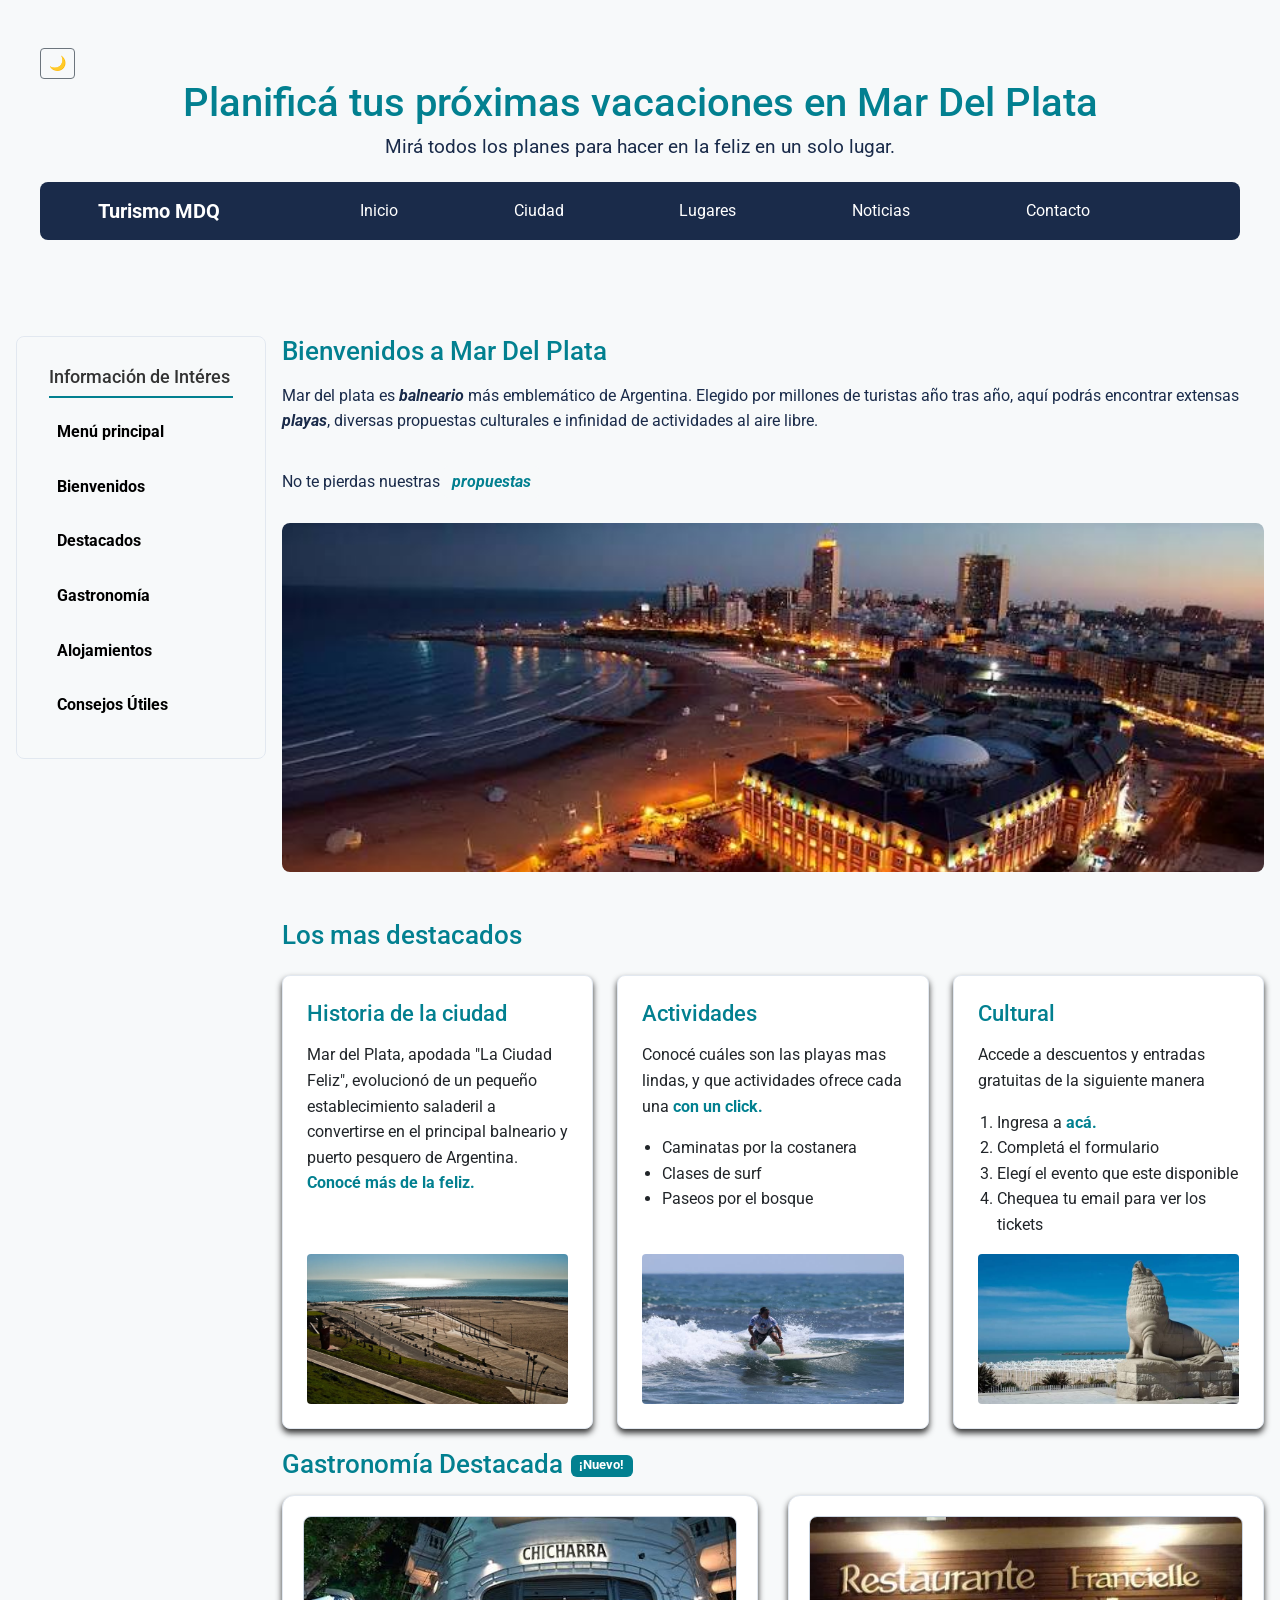
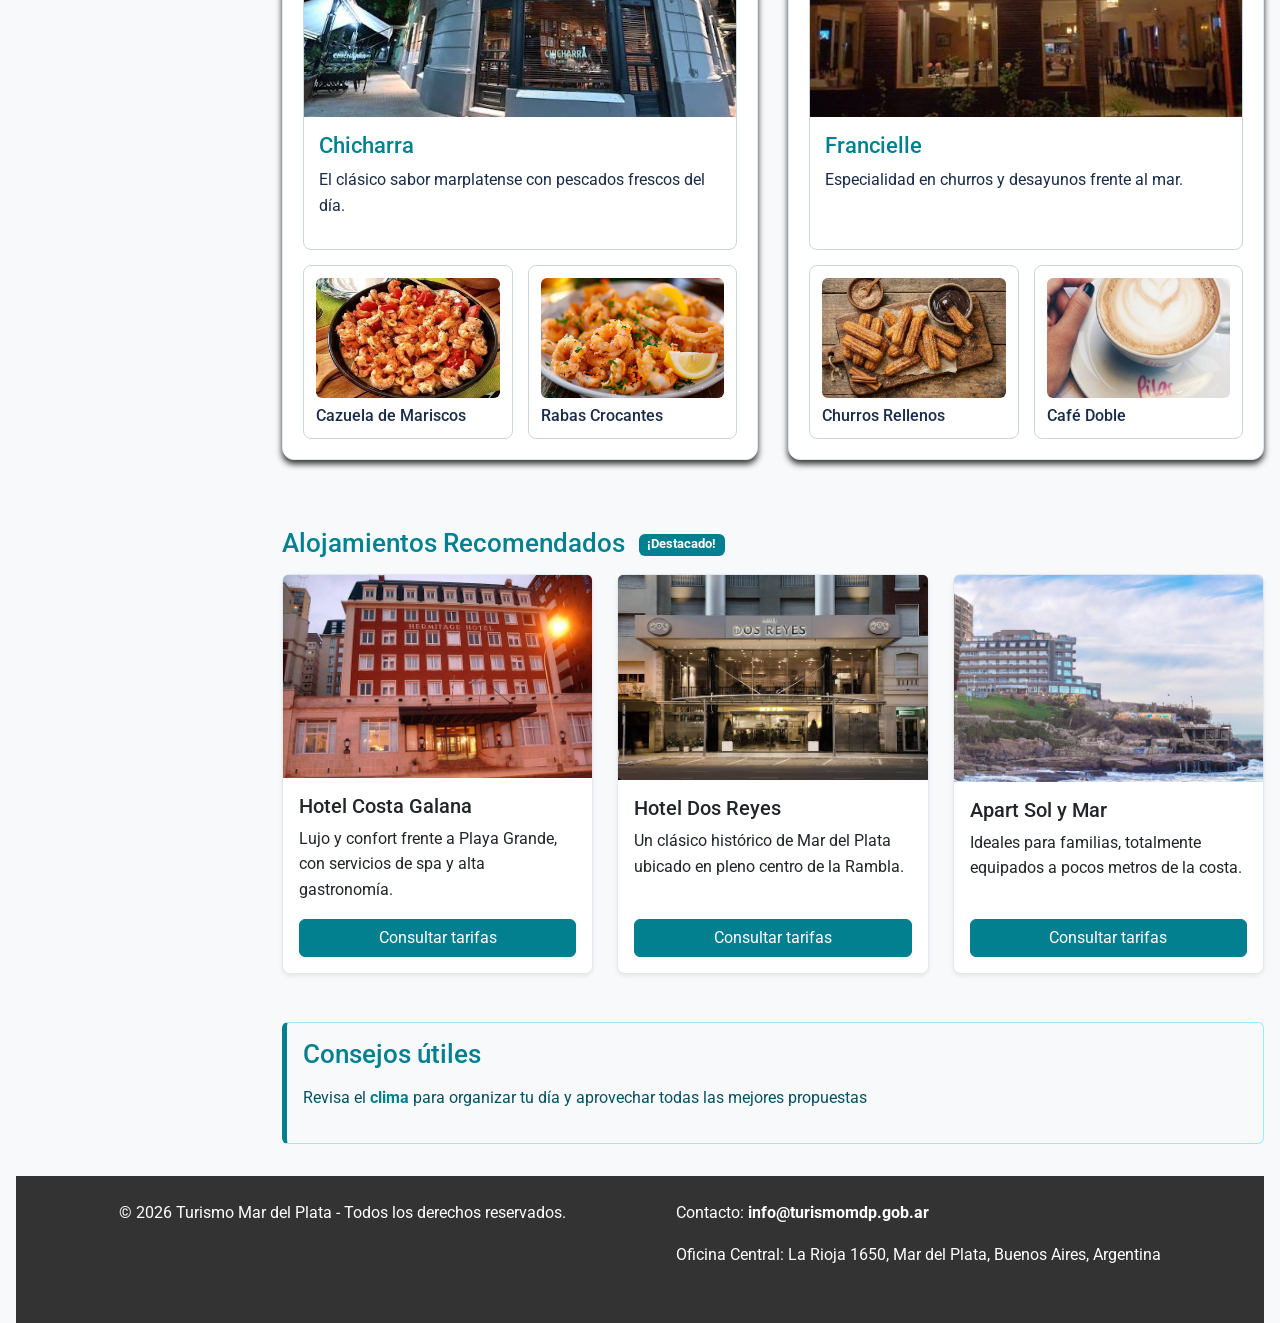
==== commit 8e02c9d7: "feat:agrego boton hamburguesa menu lateral" ====
--- a/index.html
+++ b/index.html
@@ -12,7 +12,17 @@
     <link rel="preconnect" href="https://fonts.googleapis.com">
     <link rel="preconnect" href="https://fonts.gstatic.com" crossorigin>
     <link href="https://fonts.googleapis.com/css2?family=Roboto:wght@400;700&display=swap" rel="stylesheet">
-    
+
+    <!-- ================= MODO OSCURO PARA TODAS LAS PAGINAS ================= -->
+    <script>
+        if (localStorage.getItem('modoOscuro') === 'activado') {
+          document.documentElement.classList.add('modo-oscuro');
+          document.addEventListener('DOMContentLoaded', () => {
+            document.body.classList.add('modo-oscuro');
+          });
+        }
+      </script>
+
     <!-- ================= LINK BOOTSTRAP ================= -->
     <link href="https://cdn.jsdelivr.net/npm/bootstrap@5.0.2/dist/css/bootstrap.min.css" rel="stylesheet" integrity="sha384-EVSTQN3/azprG1Anm3QDgpJLIm9Nao0Yz1ztcQTwFspd3yD65VohhpuuCOmLASjC" crossorigin="anonymous">
     
@@ -52,10 +62,10 @@
                     <li class="nav-item">
                         <a class="nav-link active" href="lugares.html">Lugares</a>
                     </li>
-                        <li class="nav-item" class="nav-item">
+                        <li class="nav-item">
                     <a class="nav-link active" href="noticias.html">Noticias</a>
                     </li>
-                    <li class="nav-item" class="nav-item">
+                    <li class="nav-item">
                         <a class="nav-link active" href="contacto.html">Contacto</a>
                     </li>
                 </ul>
@@ -67,16 +77,25 @@
   <!-- ================= NAV LATERAL ================= -->
 
 
-  <aside class="menu-lateral" aria-label="Menú de navegación interna">
-    <h3>Información de Intéres</h3>
-    <ul>
-        <li><a href="#encabezado">Menú principal</a></li>
-        <li><a href="#introduccion">Bienvenidos</a></li>
-        <li><a href="#titulo-resumen">Destacados</a></li>
-        <li><a href="#gastronomia">Gastronomía</a></li>
-        <li><a href="#alojamientos">Alojamientos</a></li>
-        <li><a href="#consejos">Consejos Útiles</a></li>
-    </ul>
+  <aside class="menu-lateral navbar navbar-expand-md flex-column align-items-stretch navbar-light" aria-label="Menú de navegación interna">
+    <div class="container">
+        
+        <button class=" btn-lateral navbar-toggler" type="button" data-bs-toggle="collapse" data-bs-target="#navMenuLateral">
+            <span class="navbar-toggler-icon"></span>
+        </button>
+        <div class="collapse navbar-collapse" id="navMenuLateral">
+            <h3>Información de Intéres</h3>
+            <ul class="navbar-nav flex-column w-100">
+                <li class="nav-item"><a class="nav-link active" href="#encabezado">Menú principal</a></li>
+                <li class="nav-item"><a class="nav-link active" href="#introduccion">Bienvenidos</a></li>
+                <li class="nav-item"><a class="nav-link active" href="#titulo-resumen">Destacados</a></li>
+                <li class="nav-item"><a class="nav-link active" href="#gastronomia">Gastronomía</a></li>
+                <li class="nav-item"><a class="nav-link active" href="#alojamientos">Alojamientos</a></li>
+                <li class="nav-item"><a class="nav-link active" href="#consejos">Consejos Útiles</a></li>
+            </ul>
+        </div>
+    </div>
+
 </aside>
 <main>
 
@@ -113,7 +132,7 @@
                         puerto pesquero de Argentina.<br><a href="ciudad.html">Conocé más de la feliz.</a></p>
                     
                         
-                        <img src="img/costanera-mar-del-plata.jpg" alt="paseos en bote">
+                        <img src="img/costanera-mar-del-plata.jpg" alt="vista de la costaner marplatense">
                 </article>
 
                 
--- a/css/estilos.css
+++ b/css/estilos.css
@@ -266,6 +266,7 @@
     grid-template-rows: auto 1fr auto;
     gap: 1rem;
     
+    
     /*mapa de como se ve*/
     grid-template-areas:
     "header header"
@@ -275,32 +276,56 @@
 
 /*ubicar elementos*/
 
-header { grid-area: header; }
-nav    { grid-area: nav; }
-main   { grid-area: main; }
-footer { grid-area: footer; }
-
+header           { grid-area: header; }
+.menu-lateral    { grid-area: nav; }
+main             { grid-area: main; }
+footer           { grid-area: footer; }
+
+/* Celulares: columna lateral chica + resto para el contenido */
+
+@media (max-width: 768px) {
+    .layout {
+        grid-template-columns: auto 1fr;
+        grid-template-areas:
+            "header header"
+            "nav    main"
+            "footer footer";
+    }
+
+    .menu-lateral {
+        padding: 0.25rem;
+        width: fit-content;
+    }
+    .menu-lateral .navbar-toggler   
+     {
+        padding: 0.2rem 0.35rem;
+        font-size: 0.85rem;
+    }
+}
+@media (min-width: 768px) {
+    .menu-lateral,
+    .menu-lateral .navbar-collapse,
+    .menu-lateral .navbar-nav {
+        flex-direction: column !important;
+        align-items: stretch !important;
+        width: 100%;
+    }
+}
 
 /* Estilos del Menú Lateral */
 
 .menu-lateral {
-    background-color: var(--color-fondo);
+    background-color: var(--color-fondo)!important;
     padding: 20px;
     border-radius: 8px;
     border: 1px solid var(--color-borde-suave);
-    align-self: start; /* Para que no se estire raro hacia abajo */
+    align-self: start;
     position: sticky;
     top: 20px; 
 }
 
-.menu-lateral    a {
-    display: block;      
-    padding-left: 10px;  
-    border-radius: 4px;   
-}
-
 .menu-lateral h3 {
-    margin-top: 0;
+    margin-top: 10px;
     font-size: 1.1rem;
     color: var(--color-footer);
     border-bottom: 2px solid var(--color-primario);
@@ -309,6 +334,7 @@
 }
 
 .menu-lateral ul {
+
     list-style: none;
     padding: 0;
     margin: 0;
@@ -322,9 +348,11 @@
 .menu-lateral a {
     text-decoration: none;
     color: var(--color-secundario);
-    font-weight: bold;
+    font-weight: bold ;
     display: block;
     transition: color 0.2s;
+    padding-left: 10px;  
+    border-radius: 4px; 
 }
 .menu-lateral a:hover {
     background-color: var(--color-primario);
@@ -430,6 +458,7 @@
     background-color: var(--color-modo-oscuro) !important;
     color: var(--color-text-footer-nav) !important;
     border: 1px solid var(--color-footer) !important;
+    
 }
 
 
